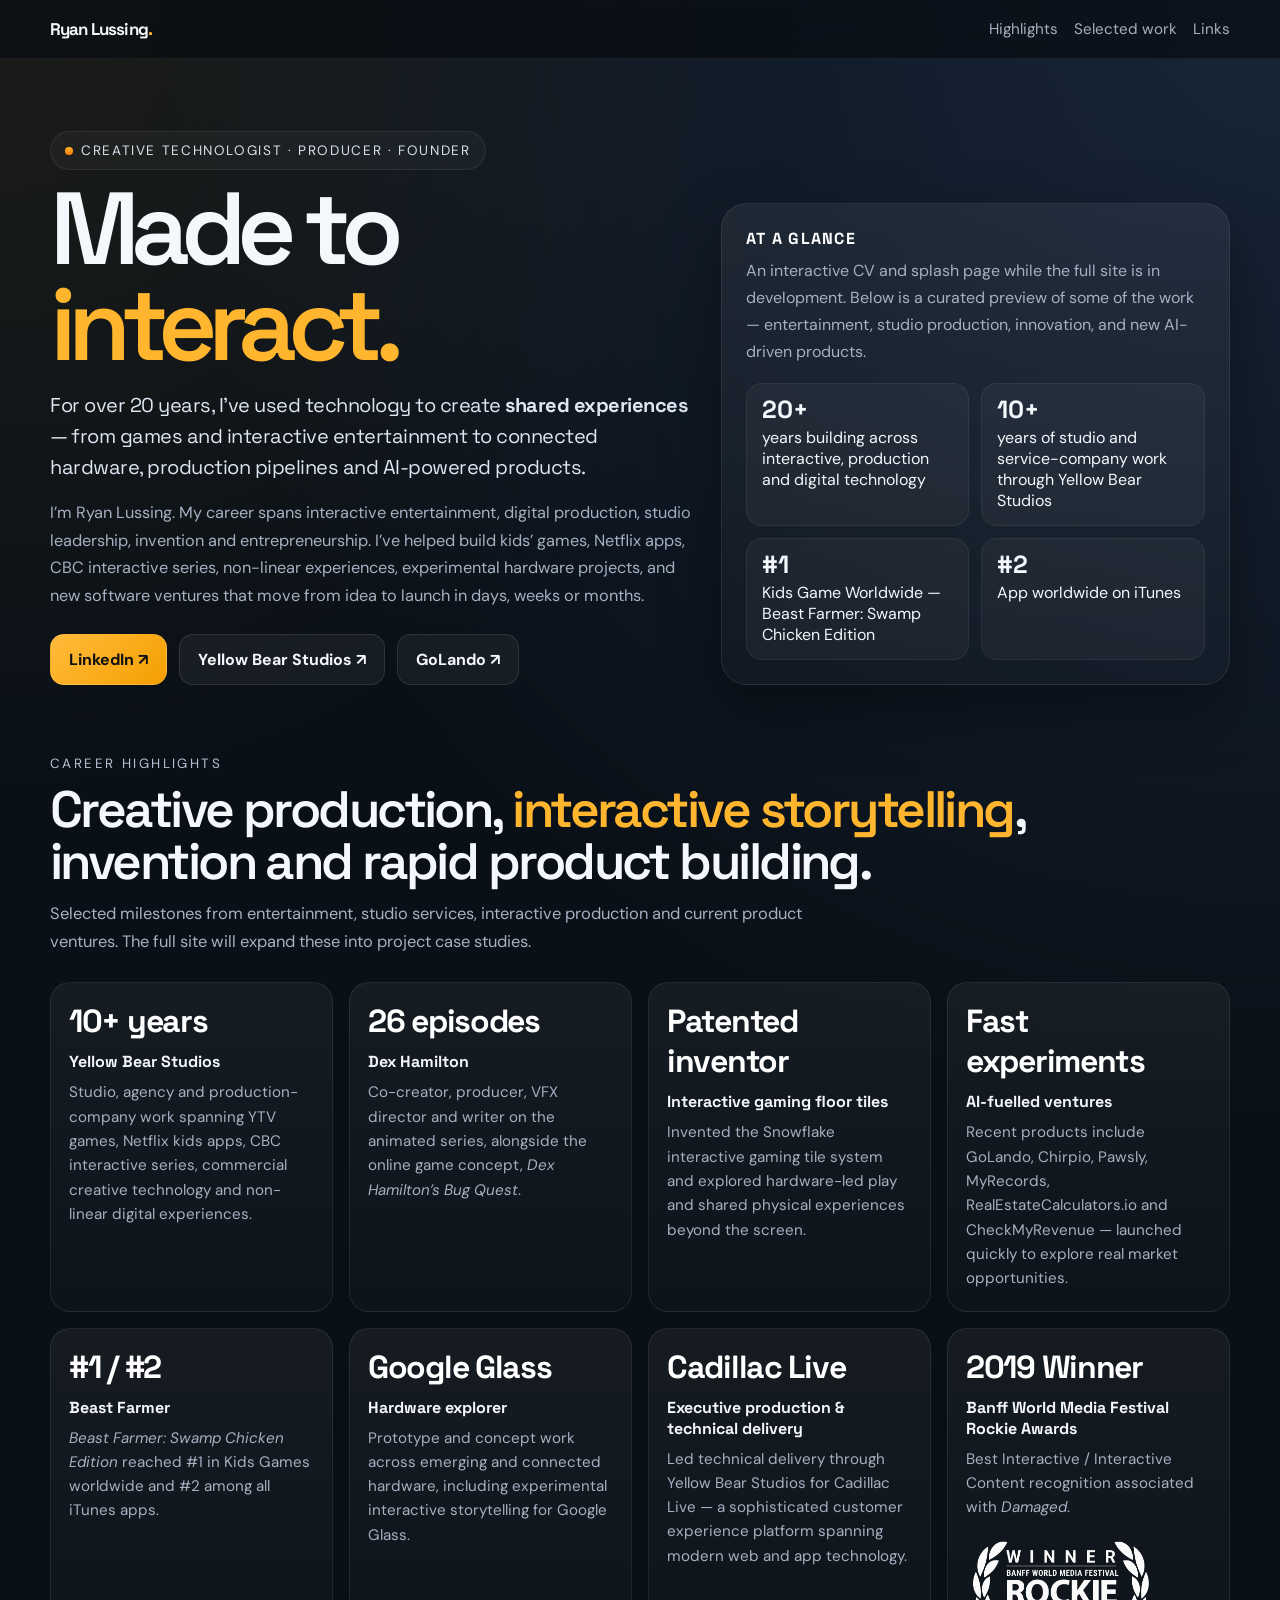
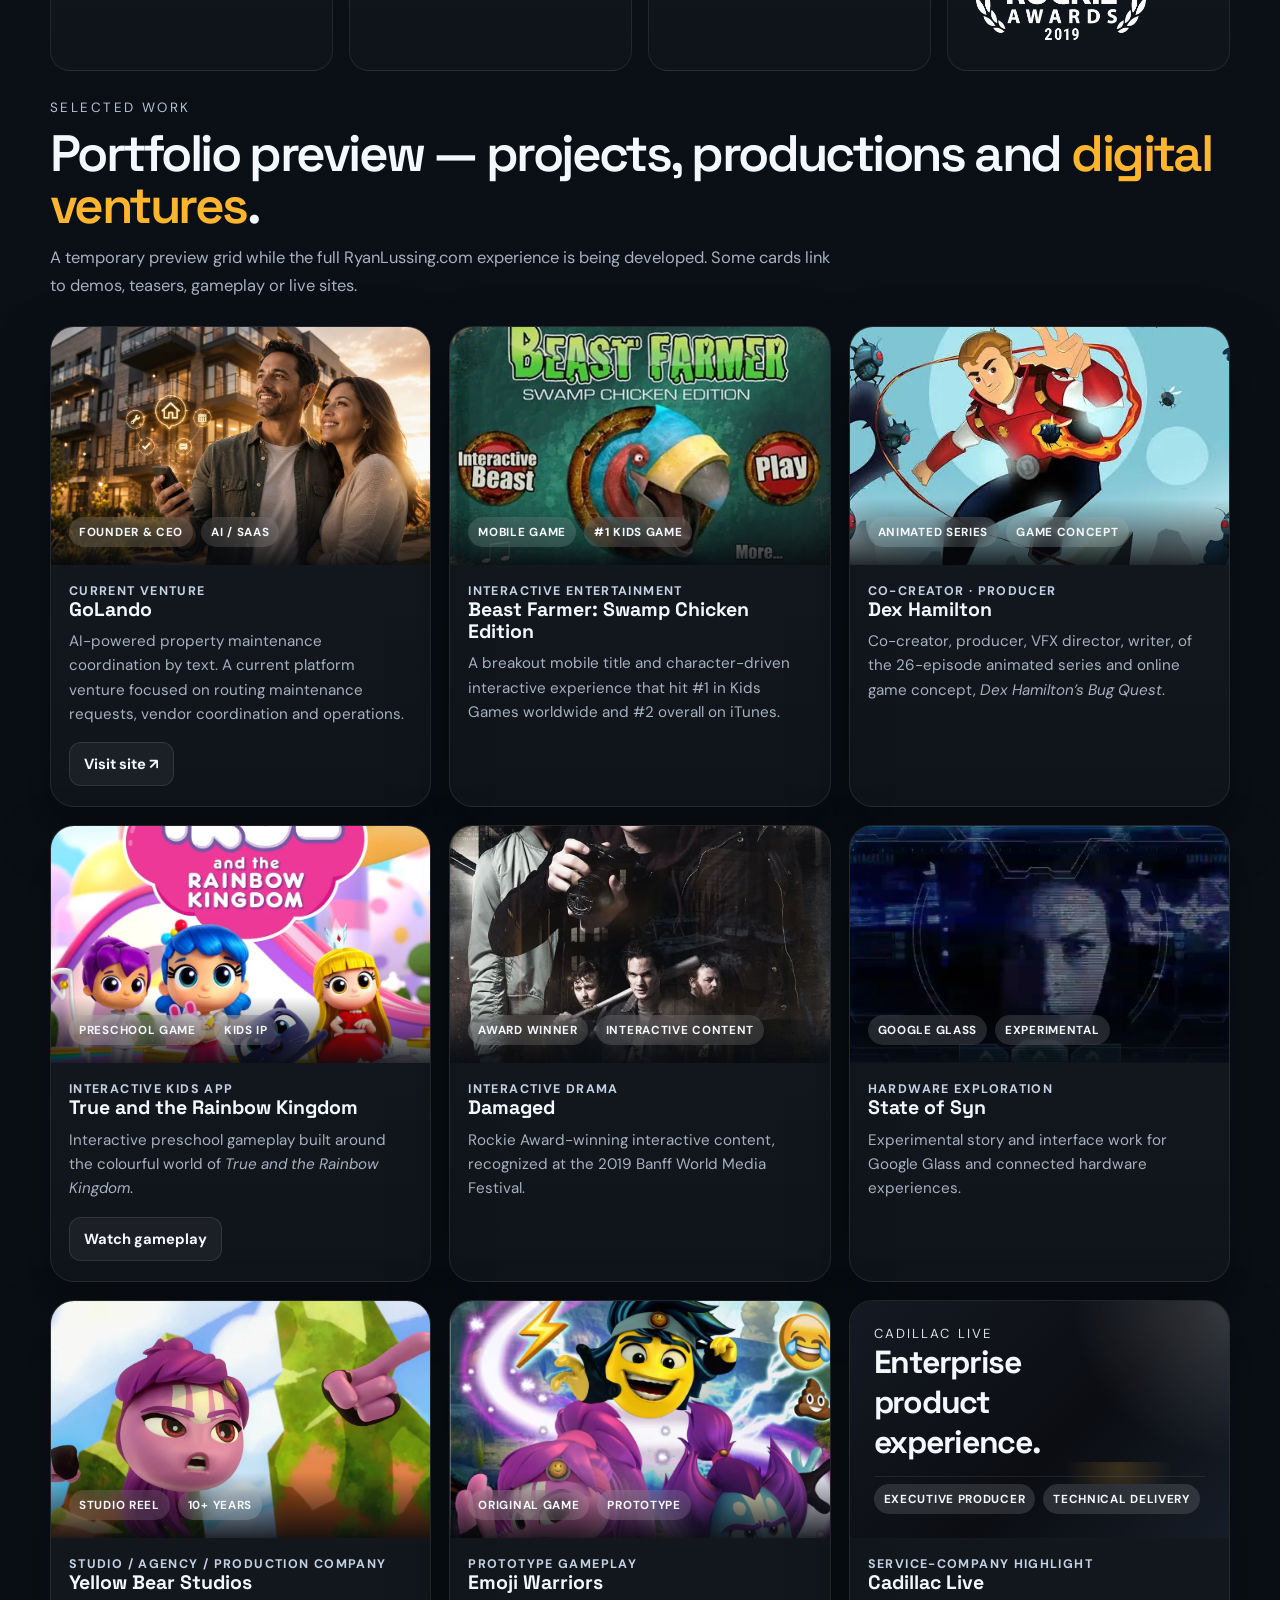
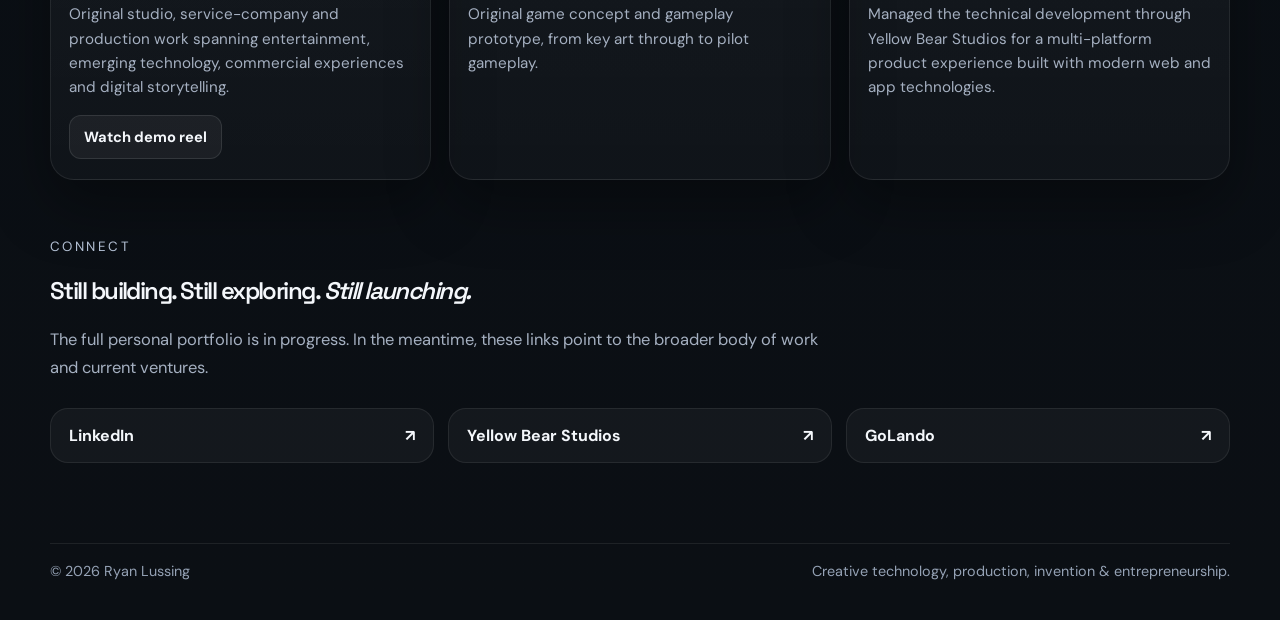
==== site/index.html @ 86787024 "Build the portfolio site from the design reference Single-page site in site/ matching design/referen" ====
<!doctype html>
<html lang="en">
<head>
<meta charset="utf-8">
<meta name="viewport" content="width=device-width, initial-scale=1">
<title>Ryan Lussing — Coming Soon</title>
<meta name="description" content="Ryan Lussing is a creative technologist, producer and founder with 20+ years of games, interactive entertainment, connected hardware and AI-powered products.">
<link rel="canonical" href="https://ryanlussing.com/">
<meta name="theme-color" content="#0b0f14">

<!-- Open Graph / social sharing -->
<meta property="og:type" content="website">
<meta property="og:site_name" content="Ryan Lussing">
<meta property="og:url" content="https://ryanlussing.com/">
<meta property="og:title" content="Ryan Lussing — Creative technologist · Producer · Founder">
<meta property="og:description" content="For over 20 years, I’ve used technology to create shared experiences — from games and interactive entertainment to connected hardware, production pipelines and AI-powered products.">
<meta property="og:image" content="https://ryanlussing.com/images/og-image.jpg">
<meta property="og:image:width" content="1200">
<meta property="og:image:height" content="675">
<meta property="og:image:alt" content="Yellow Bear Studios demo reel still">
<meta name="twitter:card" content="summary_large_image">

<!-- Placeholder favicons -->
<link rel="icon" href="favicon-32.png" sizes="32x32" type="image/png">
<link rel="icon" href="favicon.svg" type="image/svg+xml">
<link rel="apple-touch-icon" href="apple-touch-icon.png">

<link rel="preconnect" href="https://fonts.googleapis.com">
<link rel="preconnect" href="https://fonts.gstatic.com" crossorigin>
<link href="https://fonts.googleapis.com/css2?family=DM+Sans:wght@400;500;600;700&family=Space+Grotesk:wght@400;500;600;700&display=swap" rel="stylesheet">
<link rel="stylesheet" href="css/styles.css">

<script type="application/ld+json">
{
  "@context": "https://schema.org",
  "@type": "Person",
  "name": "Ryan Lussing",
  "url": "https://ryanlussing.com/",
  "jobTitle": "Creative technologist, producer and founder",
  "sameAs": ["https://www.linkedin.com/in/ryan-lussing-2b3353b/"]
}
</script>
<script src="js/main.js" defer></script>
</head>
<body>
<a class="skip-link button primary" href="#top">Skip to content</a>

<header>
  <div class="shell header-inner">
    <a class="wordmark" href="#top">Ryan Lussing<i>.</i></a>
    <button class="menu-toggle" id="menuToggle" type="button" aria-expanded="false" aria-controls="siteNav" aria-label="Menu">
      <svg class="menu-icon" width="18" height="18" viewBox="0 0 18 18" aria-hidden="true"><path d="M2 4.5h14M2 9h14M2 13.5h14" stroke="currentColor" stroke-width="2" stroke-linecap="round"/></svg>
      <span class="close-icon" aria-hidden="true">×</span>
    </button>
    <nav class="nav" id="siteNav" aria-label="Main">
      <a href="#highlights">Highlights</a>
      <a href="#work">Selected work</a>
      <a href="#connect">Links</a>
    </nav>
  </div>
</header>

<main id="top" class="shell">
  <section class="hero" aria-label="Introduction">
    <div class="hero-copy">
      <div class="kicker">Creative technologist · Producer · Founder</div>
      <h1>Made to<br><em>interact.</em></h1>
      <div class="lead">For over 20 years, I’ve used technology to create <strong>shared experiences</strong> — from games and interactive entertainment to connected hardware, production pipelines and AI-powered products.</div>
      <p>I’m Ryan Lussing. My career spans interactive entertainment, digital production, studio leadership, invention and entrepreneurship. I’ve helped build kids’ games, Netflix apps, CBC interactive series, non-linear experiences, experimental hardware projects, and new software ventures that move from idea to launch in days, weeks or months.</p>
      <div class="quick-links">
        <a class="button primary" href="https://www.linkedin.com/in/ryan-lussing-2b3353b/" target="_blank" rel="noopener noreferrer">LinkedIn ↗</a>
        <a class="button" href="https://yellowbearstudios.com" target="_blank" rel="noopener noreferrer">Yellow Bear Studios ↗</a>
        <a class="button" href="https://golando.ca" target="_blank" rel="noopener noreferrer">GoLando ↗</a>
      </div>
    </div>
    <aside class="side-card" aria-label="At a glance">
      <h3>At a glance</h3>
      <p>An interactive CV and splash page while the full site is in development. Below is a curated preview of some of the work — entertainment, studio production, innovation, and new AI-driven products.</p>
      <div class="badge-strip">
        <div class="mini"><strong>20+</strong><span>years building across interactive, production and digital technology</span></div>
        <div class="mini"><strong>10+</strong><span>years of studio and service-company work through Yellow Bear Studios</span></div>
        <div class="mini"><strong>#1</strong><span>Kids Game Worldwide — Beast Farmer: Swamp Chicken Edition</span></div>
        <div class="mini"><strong>#2</strong><span>App worldwide on iTunes</span></div>
      </div>
    </aside>
  </section>

  <section class="section" id="highlights" aria-labelledby="highlights-title">
    <div class="eyebrow">Career highlights</div>
    <h2 id="highlights-title">Creative production, <em>interactive storytelling</em>, invention and rapid product building.</h2>
    <div class="section-intro">Selected milestones from entertainment, studio services, interactive production and current product ventures. The full site will expand these into project case studies.</div>
    <div class="highlights">
      <article class="highlight"><div class="num">10+ years</div><h3>Yellow Bear Studios</h3><p>Studio, agency and production-company work spanning YTV games, Netflix kids apps, CBC interactive series, commercial creative technology and non-linear digital experiences.</p></article>
      <article class="highlight"><div class="num">26 episodes</div><h3>Dex Hamilton</h3><p>Co-creator, producer, VFX director and writer on the animated series, alongside the online game concept, <em>Dex Hamilton’s Bug Quest</em>.</p></article>
      <article class="highlight"><div class="num">Patented inventor</div><h3>Interactive gaming floor tiles</h3><p>Invented the Snowflake interactive gaming tile system and explored hardware-led play and shared physical experiences beyond the screen.</p></article>
      <article class="highlight"><div class="num">Fast experiments</div><h3>AI-fuelled ventures</h3><p>Recent products include GoLando, Chirpio, Pawsly, MyRecords, RealEstateCalculators.io and CheckMyRevenue — launched quickly to explore real market opportunities.</p></article>
      <article class="highlight"><div class="num">#1 / #2</div><h3>Beast Farmer</h3><p><em>Beast Farmer: Swamp Chicken Edition</em> reached #1 in Kids Games worldwide and #2 among all iTunes apps.</p></article>
      <article class="highlight"><div class="num">Google Glass</div><h3>Hardware explorer</h3><p>Prototype and concept work across emerging and connected hardware, including experimental interactive storytelling for Google Glass.</p></article>
      <article class="highlight"><div class="num">Cadillac Live</div><h3>Executive production &amp; technical delivery</h3><p>Led technical delivery through Yellow Bear Studios for Cadillac Live — a sophisticated customer experience platform spanning modern web and app technology.</p></article>
      <article class="highlight award"><div><div class="num">2019 Winner</div><h3>Banff World Media Festival Rockie Awards</h3><p>Best Interactive / Interactive Content recognition associated with <em>Damaged</em>.</p></div><img src="images/rockie-awards-laurels.png" width="375" height="230" loading="lazy" decoding="async" alt="2019 Banff World Media Festival Rockie Awards laurels"></article>
    </div>
  </section>

  <section class="section" id="work" aria-labelledby="work-title">
    <div class="eyebrow">Selected work</div>
    <h2 id="work-title">Portfolio preview — projects, productions and <em>digital ventures</em>.</h2>
    <div class="section-intro">A temporary preview grid while the full RyanLussing.com experience is being developed. Some cards link to demos, teasers, gameplay or live sites.</div>
    <!-- Cards are rendered by js/main.js from data/projects.json -->
    <div class="grid" id="projectGrid"></div>
    <noscript><p class="section-intro">Turn on JavaScript to see the project grid.</p></noscript>
  </section>
</main>

<section class="bottom" id="connect" aria-labelledby="connect-title">
  <div class="shell">
    <div class="eyebrow">Connect</div>
    <h2 id="connect-title">Still building. Still exploring. <em>Still launching.</em></h2>
    <div class="section-intro">The full personal portfolio is in progress. In the meantime, these links point to the broader body of work and current ventures.</div>
    <nav class="links" aria-label="Elsewhere">
      <a href="https://www.linkedin.com/in/ryan-lussing-2b3353b/" target="_blank" rel="noopener noreferrer"><span>LinkedIn</span><span aria-hidden="true">↗</span></a>
      <a href="https://yellowbearstudios.com" target="_blank" rel="noopener noreferrer"><span>Yellow Bear Studios</span><span aria-hidden="true">↗</span></a>
      <a href="https://golando.ca" target="_blank" rel="noopener noreferrer"><span>GoLando</span><span aria-hidden="true">↗</span></a>
    </nav>
  </div>
</section>

<footer>
  <div class="shell footerline">
    <span>© 2026 Ryan Lussing</span>
    <span>Creative technology, production, invention &amp; entrepreneurship.</span>
  </div>
</footer>

<div class="modal" id="videoModal" aria-hidden="true">
  <div class="modal-panel" role="dialog" aria-modal="true" aria-labelledby="modalTitle">
    <div class="modal-top">
      <h3 id="modalTitle">Preview</h3>
      <button class="modal-close" id="closeModal" type="button" aria-label="Close video">×</button>
    </div>
    <!-- The YouTube/Vimeo player is only created when a video is opened -->
    <div class="modal-body" id="modalPlayer"></div>
  </div>
</div>
</body>
</html>
---- site/css/styles.css ----
/* ==========================================================================
   Ryan Lussing — portfolio styles
   Source of truth: design/reference.html. Values match the reference exactly.
   Mobile-first: base styles are the reference's phone layout (up to 720px),
   then tablet (721px and up) and desktop (1081px and up) build on them.
   ========================================================================== */

/* Design tokens ------------------------------------------------------------ */
:root{
  /* Palette from the reference */
  --bg:#0b0f14;
  --panel:#111824;
  --panel2:#0f1621;
  --soft:#161f2d;
  --text:#f4f7fb;
  --muted:#a5b0c1;
  --line:rgba(255,255,255,.08);
  --gold:#ffb52e;
  --blue:#71a9ff;
  --cyan:#80d8ff;
  --pink:#ff6ec7;

  /* Colours the reference uses inline */
  --text-lead:#dde6f2;
  --text-kicker:#d8e0eb;
  --text-eyebrow:#b4c1d5;
  --text-role:#c3d1e5;
  --text-footer:#95a2b5;
  --gold-light:#ffbb3c;
  --gold-deep:#f59f00;
  --orange:#ff7b00;
  --on-gold:#111;
  --bg-top:#091018;
  --header-bg:rgba(9,13,18,.72);
  --modal-scrim:rgba(3,5,8,.84);
  --modal-bg:#0b1119;

  /* Type */
  --font-body:'DM Sans',Arial,sans-serif;
  --font-display:'Space Grotesk',Arial,sans-serif;

  /* Shape, depth and layout */
  --radius:22px;
  --shadow:0 24px 60px rgba(0,0,0,.35);
  --shell-max:1180px;
}

/* Base --------------------------------------------------------------------- */
*{box-sizing:border-box}
@media (prefers-reduced-motion: no-preference){html{scroll-behavior:smooth}}
body{margin:0;font-family:var(--font-body);background:radial-gradient(circle at top right, rgba(113,169,255,.14), transparent 28%),radial-gradient(circle at top left, rgba(255,181,46,.08), transparent 20%),linear-gradient(180deg,var(--bg-top) 0%,var(--bg) 100%);color:var(--text)}
body.modal-open{overflow:hidden}
a{color:inherit;text-decoration:none}
img{display:block;max-width:100%}
h1,h2,h3{font-family:var(--font-display)}
.shell{width:min(100% - 24px,var(--shell-max));margin:0 auto}

/* Skip link: off-screen until focused with the keyboard */
.skip-link{position:absolute;left:12px;top:-80px;z-index:100}
.skip-link:focus{top:12px}

/* Header ------------------------------------------------------------------- */
header{position:static;top:0;z-index:20;-webkit-backdrop-filter:blur(18px);backdrop-filter:blur(18px);background:var(--header-bg);border-bottom:1px solid rgba(255,255,255,.06)}
.header-inner{display:flex;justify-content:space-between;align-items:center;gap:20px;padding:18px 0}
.wordmark{font-family:var(--font-display);font-size:1.06rem;font-weight:700;letter-spacing:-.05em}
.wordmark i{color:var(--gold);font-style:normal}
.nav{display:none;gap:16px;flex-wrap:wrap;font-size:.95rem;color:var(--muted)}

/* Phone menu: the reference hides the nav on phones; this reuses the modal
   close button and the Connect link tiles so the links stay reachable.
   The negative margin sits the 38px button inside the header padding, so the
   header keeps the reference height. */
.menu-toggle{display:inline-flex;align-items:center;justify-content:center;cursor:pointer;border:0;background:rgba(255,255,255,.08);color:#fff;width:38px;height:38px;border-radius:10px;font-size:1.25rem;padding:0;margin:-8px 0}
.menu-toggle .close-icon,.menu-toggle[aria-expanded="true"] .menu-icon{display:none}
.menu-toggle[aria-expanded="true"] .close-icon{display:inline}
@media (max-width: 720px){
  .header-inner{flex-wrap:wrap}
  .nav.is-open{display:flex;flex-direction:column;flex-basis:100%;gap:10px}
  .nav.is-open a{padding:16px 18px;border-radius:18px;background:rgba(255,255,255,.04);border:1px solid var(--line);font-weight:700;color:var(--text)}
}

/* Hero --------------------------------------------------------------------- */
.hero{padding:46px 0 42px;display:grid;grid-template-columns:1fr;gap:28px;align-items:end}
.kicker{display:inline-flex;gap:8px;align-items:center;padding:10px 14px;border:1px solid var(--line);border-radius:999px;background:rgba(255,255,255,.03);font-size:.85rem;color:var(--text-kicker);letter-spacing:.12em;text-transform:uppercase}
.kicker::before{content:"";width:8px;height:8px;border-radius:999px;background:linear-gradient(180deg,var(--gold),var(--orange))}
h1{font-size:3.05rem;font-weight:600;line-height:.94;letter-spacing:-.085em;margin:.7rem 0 1rem}
h1 em{font-style:normal;color:var(--gold)}
h2{font-weight:600;letter-spacing:-.065em}
.lead{font-family:var(--font-display);font-size:1.08rem;line-height:1.55;letter-spacing:-.025em;color:var(--text-lead);max-width:640px}
.hero-copy p{font-size:1.02rem;line-height:1.7;color:var(--muted);max-width:62ch}
.quick-links{display:flex;flex-wrap:wrap;gap:12px;margin-top:24px}

/* Buttons ------------------------------------------------------------------ */
.button{display:inline-flex;align-items:center;gap:10px;padding:14px 18px;border-radius:14px;border:1px solid rgba(255,255,255,.10);background:rgba(255,255,255,.05);font-weight:700;transition:.2s ease;cursor:pointer}
.button:hover{transform:translateY(-1px);background:rgba(255,255,255,.08)}
.button.primary{background:linear-gradient(135deg,var(--gold-light),var(--gold-deep));color:var(--on-gold)}
/* <button> elements don't inherit type or colour by default */
button.button{font:inherit;font-weight:700;color:inherit}

/* "At a glance" card ------------------------------------------------------- */
.side-card{background:linear-gradient(180deg,rgba(255,255,255,.06),rgba(255,255,255,.02));border:1px solid var(--line);border-radius:26px;padding:24px;box-shadow:var(--shadow)}
.side-card h3{margin:0 0 8px;font-size:1rem;color:#fff;letter-spacing:.08em;text-transform:uppercase}
.side-card p{margin:0;color:var(--muted);line-height:1.7}
.badge-strip{display:grid;grid-template-columns:1fr;gap:12px;margin-top:18px}
.mini{padding:14px 15px;border-radius:16px;background:rgba(255,255,255,.04);border:1px solid rgba(255,255,255,.06)}
.mini strong{display:block;font-family:var(--font-display);font-size:1.55rem;line-height:1;margin-bottom:4px}

/* Section heading block ---------------------------------------------------- */
.section{padding:28px 0 0}
.eyebrow{font-size:.84rem;letter-spacing:.18em;text-transform:uppercase;color:var(--text-eyebrow);margin-bottom:12px}
.section h2{font-size:clamp(2rem,4vw,3.5rem);line-height:1.02;letter-spacing:-.05em;margin:0 0 12px}
.section h2 em{font-style:normal;color:var(--gold)}
.section-intro{max-width:780px;color:var(--muted);font-size:1.03rem;line-height:1.7;margin-bottom:26px}

/* Highlight tiles ---------------------------------------------------------- */
.highlights{display:grid;grid-template-columns:1fr;gap:16px}
.highlight{background:linear-gradient(180deg,rgba(255,255,255,.05),rgba(255,255,255,.02));border:1px solid var(--line);border-radius:20px;padding:18px 18px 20px}
.highlight .num{font-family:var(--font-display);font-size:2rem;font-weight:800;letter-spacing:-.04em;margin-bottom:10px;color:#fff}
.highlight h3{font-size:1rem;margin:0 0 8px}
.highlight p{margin:0;color:var(--muted);font-size:.95rem;line-height:1.6}
.highlight.award{display:flex;flex-direction:column;justify-content:space-between;gap:14px}
.highlight.award img{width:190px;max-width:100%;height:auto;opacity:.98}

/* Project cards ------------------------------------------------------------ */
.grid{display:grid;grid-template-columns:1fr;gap:18px;padding-bottom:40px}
.card{overflow:hidden;border-radius:24px;background:linear-gradient(180deg,rgba(255,255,255,.05),rgba(255,255,255,.025));border:1px solid var(--line);box-shadow:var(--shadow)}
.thumb{position:relative;aspect-ratio:16/10;overflow:hidden;background:var(--panel2)}
.thumb img{width:100%;height:100%;object-fit:cover}
.thumb .overlay{position:absolute;inset:auto 0 0 0;padding:18px;background:linear-gradient(180deg,transparent,rgba(6,9,13,.86))}
.thumb .chipline{display:flex;gap:8px;flex-wrap:wrap}
.chip{display:inline-flex;padding:7px 10px;border-radius:999px;background:rgba(255,255,255,.13);-webkit-backdrop-filter:blur(10px);backdrop-filter:blur(10px);font-size:.73rem;font-weight:700;letter-spacing:.06em;text-transform:uppercase}
.card-body{padding:18px 18px 20px}
.card-title{display:flex;justify-content:space-between;align-items:flex-start;gap:10px;margin-bottom:8px}
.card-title h3{margin:0;font-size:1.22rem;line-height:1.15}
.role{font-size:.78rem;letter-spacing:.11em;text-transform:uppercase;color:var(--text-role);font-weight:700}
.card p{margin:0;color:var(--muted);font-size:.95rem;line-height:1.6}
.actions{display:flex;gap:10px;flex-wrap:wrap;margin-top:16px}
.actions .button{padding:11px 14px;border-radius:12px;font-size:.92rem}
.actions .button.secondary{background:rgba(255,255,255,.03)}

/* Text-only thumbnail for projects without artwork (the reference's Cadillac card) */
.text-thumb{position:absolute;inset:0;padding:24px;background:radial-gradient(circle at top right, rgba(255,255,255,.18), transparent 35%),linear-gradient(135deg,#151922 0%, #0b0d12 58%, #161d28 100%);display:flex;flex-direction:column;justify-content:space-between}
.text-thumb-lines{height:100%;background:linear-gradient(180deg, transparent 0%, transparent 65%, rgba(255,255,255,.08) 65%, rgba(255,255,255,.08) 66%, transparent 66%), radial-gradient(circle at 74% 26%, rgba(255,181,46,.18), transparent 22%)}
.text-thumb .brand{font-size:.82rem;letter-spacing:.16em;text-transform:uppercase;color:#d7dde8}
.text-thumb .name{font-family:var(--font-display);font-size:2rem;font-weight:800;letter-spacing:-.04em;max-width:260px}
.text-thumb .meta{display:flex;gap:8px;flex-wrap:wrap}

/* Connect link tiles ------------------------------------------------------- */
.bottom{padding:18px 0 56px}
.links{display:grid;grid-template-columns:1fr;gap:14px}
.links a{padding:16px 18px;border-radius:18px;background:rgba(255,255,255,.04);border:1px solid var(--line);display:flex;justify-content:space-between;align-items:center;font-weight:700}

/* Footer ------------------------------------------------------------------- */
footer{padding:24px 0 40px;color:var(--text-footer);font-size:.9rem}
.footerline{display:flex;flex-direction:column;justify-content:space-between;gap:14px;border-top:1px solid var(--line);padding-top:18px;flex-wrap:wrap}

/* Video modal -------------------------------------------------------------- */
.modal{position:fixed;inset:0;background:var(--modal-scrim);display:none;align-items:center;justify-content:center;padding:24px;z-index:80}
.modal.open{display:flex}
.modal-panel{width:min(980px,100%);background:var(--modal-bg);border:1px solid var(--line);border-radius:var(--radius);overflow:hidden;box-shadow:0 30px 80px rgba(0,0,0,.45)}
.modal-top{padding:16px 18px;display:flex;justify-content:space-between;align-items:center;border-bottom:1px solid var(--line)}
.modal-top h3{margin:0;font-size:1rem}
.modal-close{cursor:pointer;border:0;background:rgba(255,255,255,.08);color:#fff;width:38px;height:38px;border-radius:10px;font-size:1.25rem}
.modal-body{padding:0;background:#000}
.modal-body iframe{display:block;width:100%;aspect-ratio:16/9;max-height:78vh;border:0;background:#000}

/* Tablet: 721px and up ----------------------------------------------------- */
@media (min-width: 721px){
  .shell{width:min(var(--shell-max),calc(100% - 40px))}
  header{position:sticky}
  /* Keep anchored sections clear of the sticky header */
  .section,.bottom{scroll-margin-top:60px}
  .menu-toggle{display:none}
  .nav{display:flex}
  .hero{padding-top:72px}
  h1{font-size:clamp(3.2rem,8vw,6.6rem)}
  .lead{font-size:1.25rem}
  .badge-strip{grid-template-columns:repeat(2,1fr)}
  .highlights{grid-template-columns:repeat(2,1fr)}
  .grid{grid-template-columns:repeat(2,1fr)}
  .footerline{flex-direction:row}
}

/* Desktop: 1081px and up --------------------------------------------------- */
@media (min-width: 1081px){
  .hero{grid-template-columns:1.2fr .95fr}
  .highlights{grid-template-columns:repeat(4,1fr)}
  .grid{grid-template-columns:repeat(3,1fr)}
  .links{grid-template-columns:repeat(3,1fr)}
}
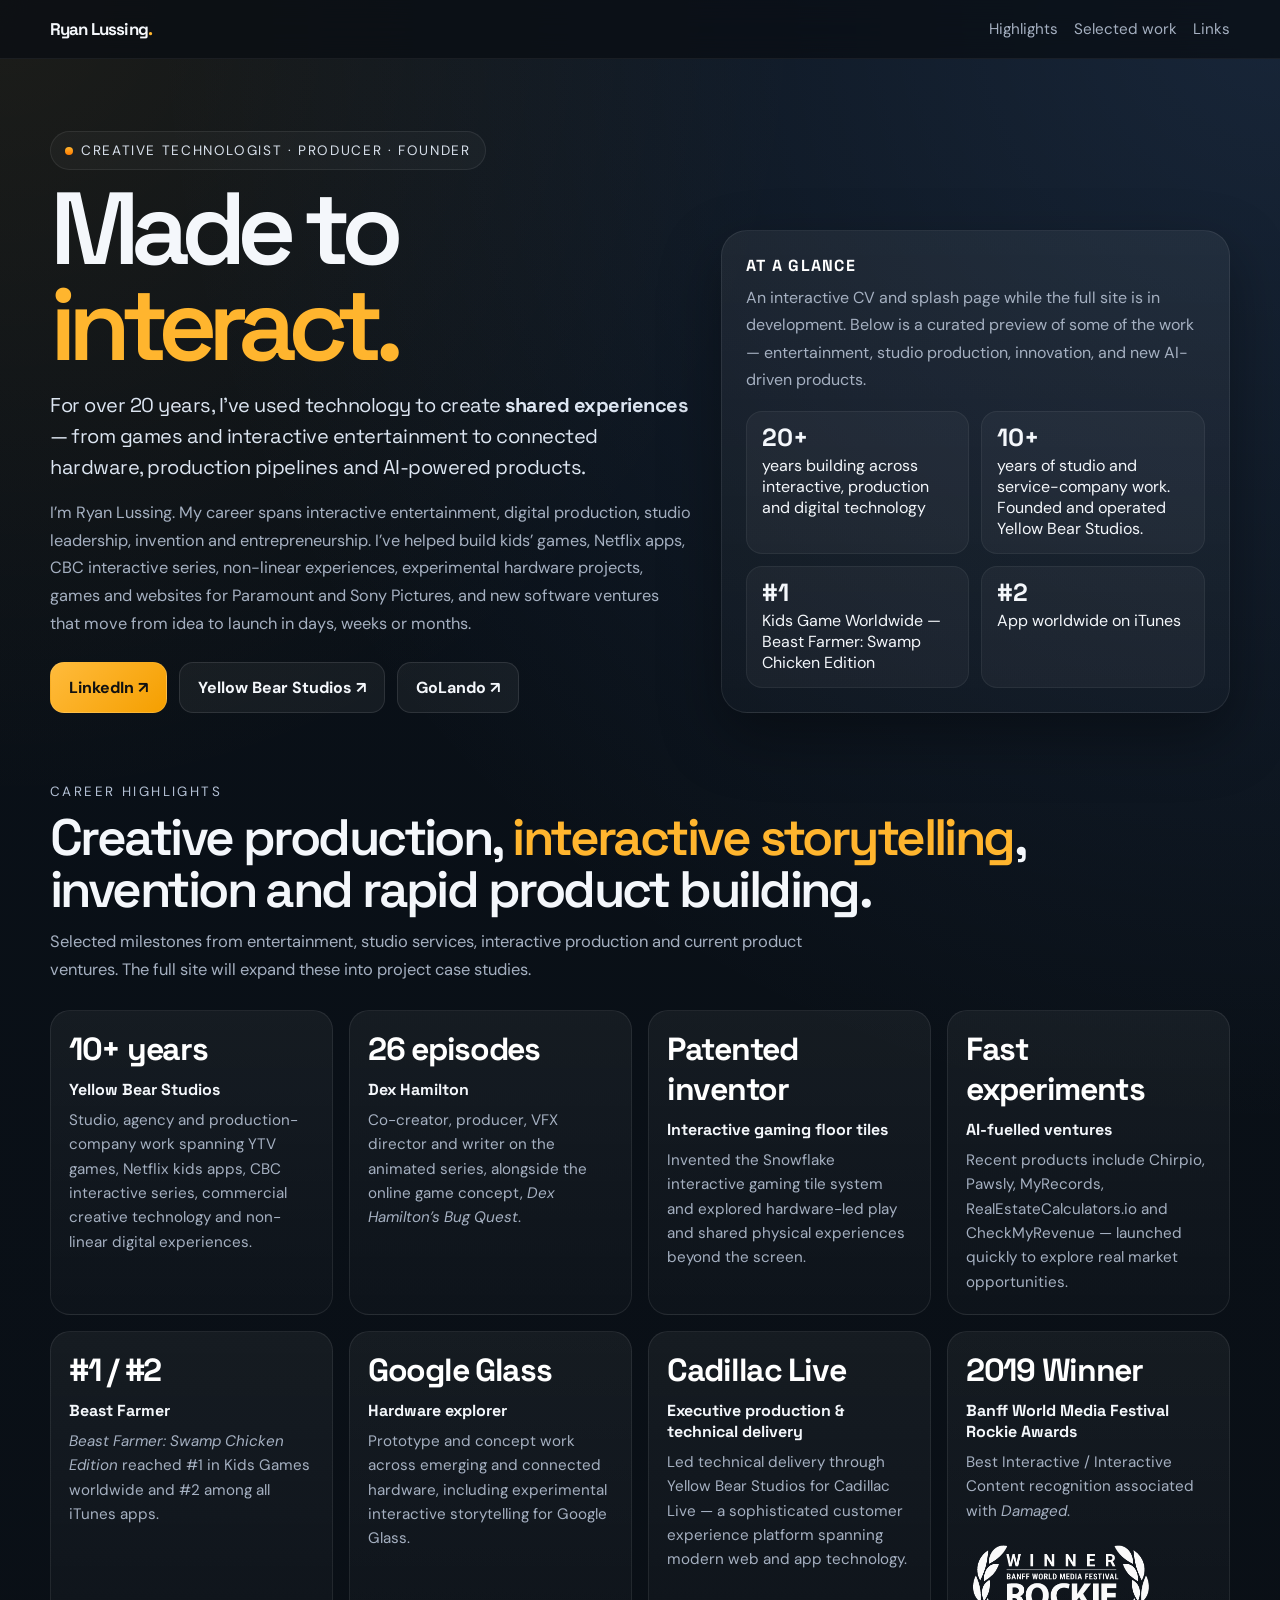
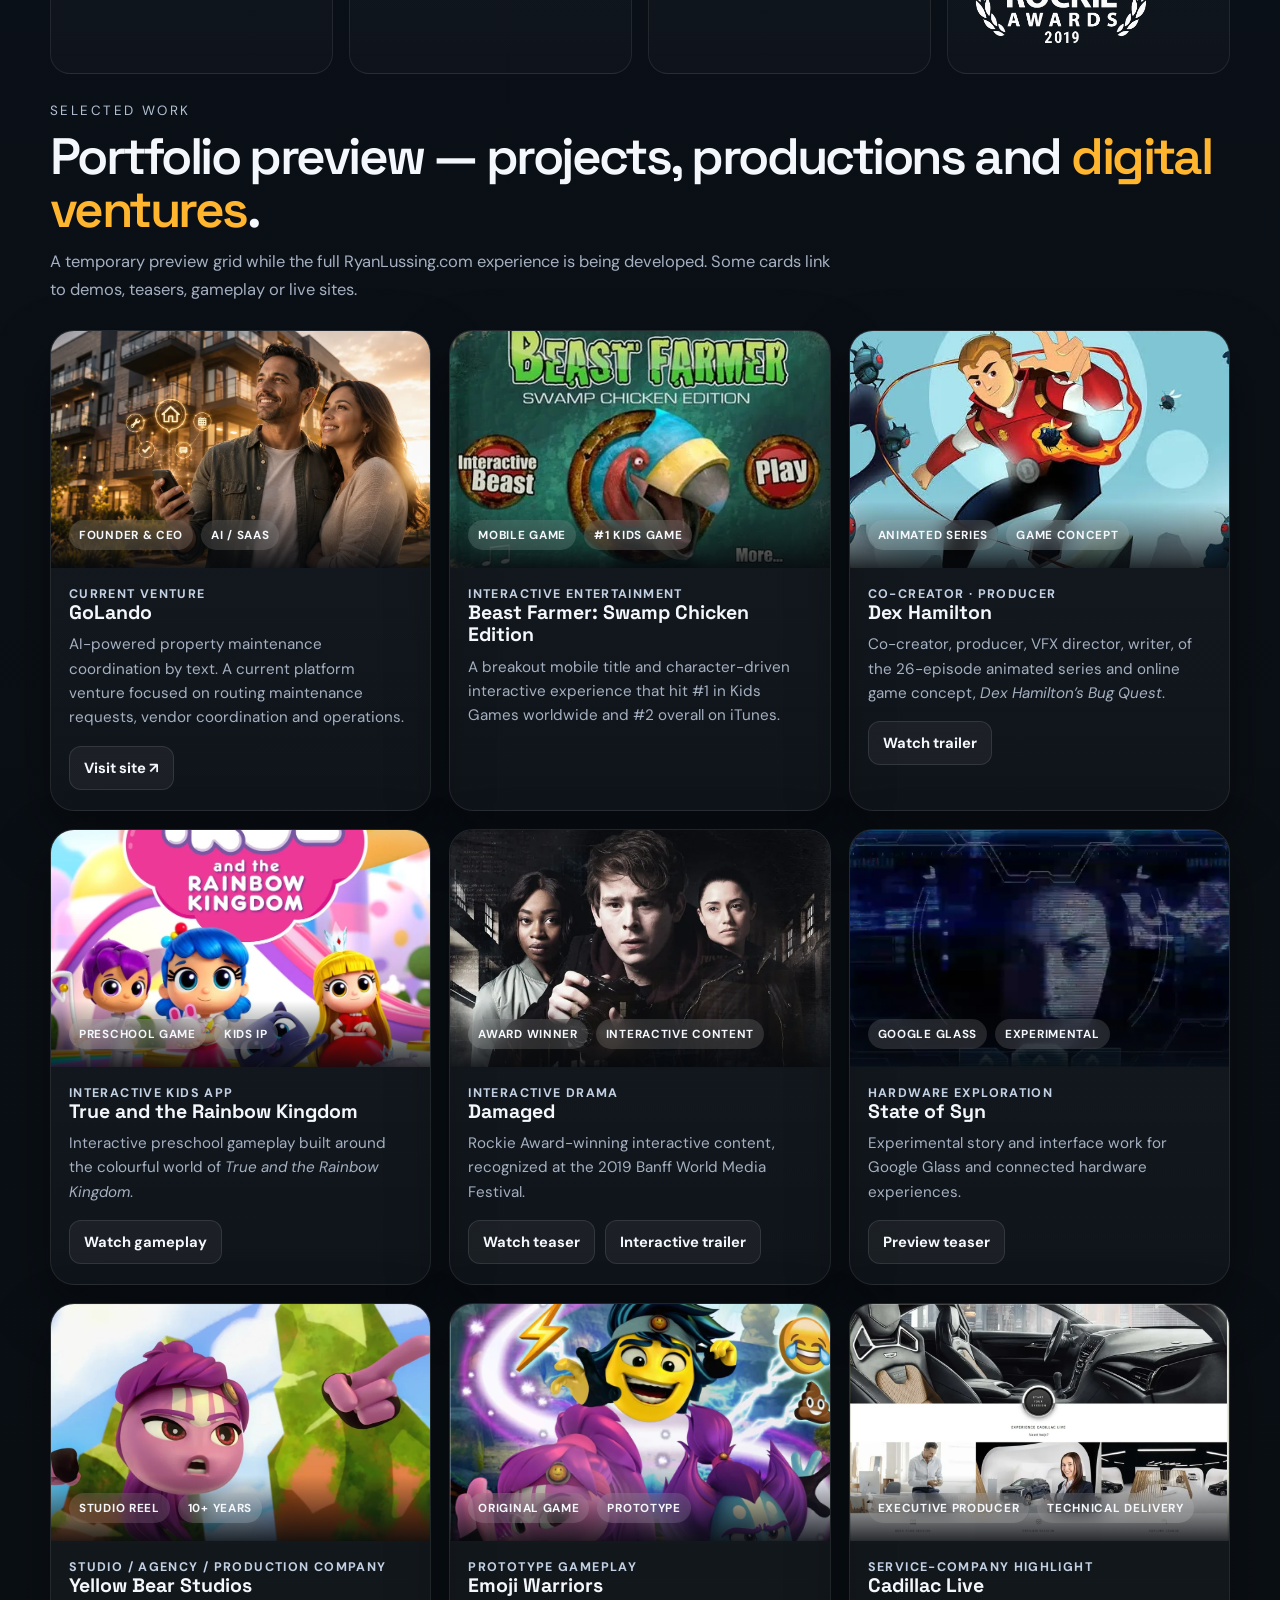
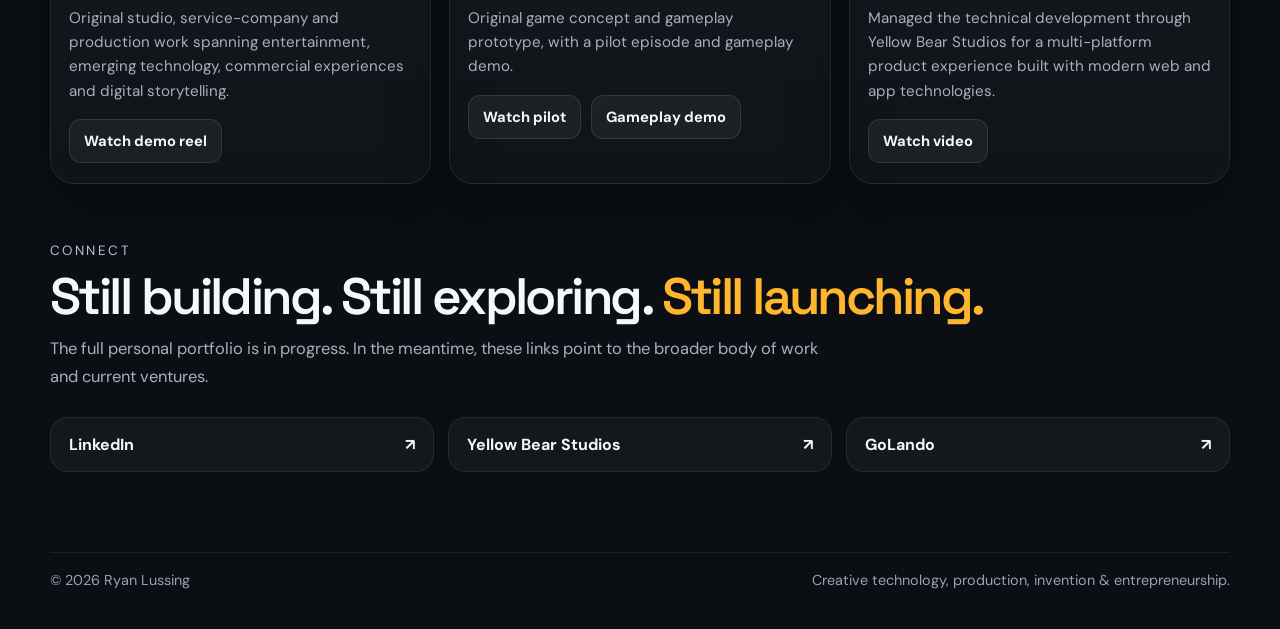
==== commit 505de6dc: "Update hero copy and reframe the Damaged thumbnail - Hero bio adds games and websites for Paramount " ====
--- a/site/index.html
+++ b/site/index.html
@@ -66,7 +66,7 @@
       <div class="kicker">Creative technologist · Producer · Founder</div>
       <h1>Made to<br><em>interact.</em></h1>
       <div class="lead">For over 20 years, I’ve used technology to create <strong>shared experiences</strong> — from games and interactive entertainment to connected hardware, production pipelines and AI-powered products.</div>
-      <p>I’m Ryan Lussing. My career spans interactive entertainment, digital production, studio leadership, invention and entrepreneurship. I’ve helped build kids’ games, Netflix apps, CBC interactive series, non-linear experiences, experimental hardware projects, and new software ventures that move from idea to launch in days, weeks or months.</p>
+      <p>I’m Ryan Lussing. My career spans interactive entertainment, digital production, studio leadership, invention and entrepreneurship. I’ve helped build kids’ games, Netflix apps, CBC interactive series, non-linear experiences, experimental hardware projects, games and websites for Paramount and Sony Pictures, and new software ventures that move from idea to launch in days, weeks or months.</p>
       <div class="quick-links">
         <a class="button primary" href="https://www.linkedin.com/in/ryan-lussing-2b3353b/" target="_blank" rel="noopener noreferrer">LinkedIn ↗</a>
         <a class="button" href="https://yellowbearstudios.com" target="_blank" rel="noopener noreferrer">Yellow Bear Studios ↗</a>
@@ -78,7 +78,7 @@
       <p>An interactive CV and splash page while the full site is in development. Below is a curated preview of some of the work — entertainment, studio production, innovation, and new AI-driven products.</p>
       <div class="badge-strip">
         <div class="mini"><strong>20+</strong><span>years building across interactive, production and digital technology</span></div>
-        <div class="mini"><strong>10+</strong><span>years of studio and service-company work through Yellow Bear Studios</span></div>
+        <div class="mini"><strong>10+</strong><span>years of studio and service-company work. Founded and operated Yellow Bear Studios.</span></div>
         <div class="mini"><strong>#1</strong><span>Kids Game Worldwide — Beast Farmer: Swamp Chicken Edition</span></div>
         <div class="mini"><strong>#2</strong><span>App worldwide on iTunes</span></div>
       </div>
@@ -93,7 +93,7 @@
       <article class="highlight"><div class="num">10+ years</div><h3>Yellow Bear Studios</h3><p>Studio, agency and production-company work spanning YTV games, Netflix kids apps, CBC interactive series, commercial creative technology and non-linear digital experiences.</p></article>
       <article class="highlight"><div class="num">26 episodes</div><h3>Dex Hamilton</h3><p>Co-creator, producer, VFX director and writer on the animated series, alongside the online game concept, <em>Dex Hamilton’s Bug Quest</em>.</p></article>
       <article class="highlight"><div class="num">Patented inventor</div><h3>Interactive gaming floor tiles</h3><p>Invented the Snowflake interactive gaming tile system and explored hardware-led play and shared physical experiences beyond the screen.</p></article>
-      <article class="highlight"><div class="num">Fast experiments</div><h3>AI-fuelled ventures</h3><p>Recent products include GoLando, Chirpio, Pawsly, MyRecords, RealEstateCalculators.io and CheckMyRevenue — launched quickly to explore real market opportunities.</p></article>
+      <article class="highlight"><div class="num">Fast experiments</div><h3>AI-fuelled ventures</h3><p>Recent products include Chirpio, Pawsly, MyRecords, RealEstateCalculators.io and CheckMyRevenue — launched quickly to explore real market opportunities.</p></article>
       <article class="highlight"><div class="num">#1 / #2</div><h3>Beast Farmer</h3><p><em>Beast Farmer: Swamp Chicken Edition</em> reached #1 in Kids Games worldwide and #2 among all iTunes apps.</p></article>
       <article class="highlight"><div class="num">Google Glass</div><h3>Hardware explorer</h3><p>Prototype and concept work across emerging and connected hardware, including experimental interactive storytelling for Google Glass.</p></article>
       <article class="highlight"><div class="num">Cadillac Live</div><h3>Executive production &amp; technical delivery</h3><p>Led technical delivery through Yellow Bear Studios for Cadillac Live — a sophisticated customer experience platform spanning modern web and app technology.</p></article>
--- a/site/css/styles.css
+++ b/site/css/styles.css
@@ -108,8 +108,10 @@
 /* Section heading block ---------------------------------------------------- */
 .section{padding:28px 0 0}
 .eyebrow{font-size:.84rem;letter-spacing:.18em;text-transform:uppercase;color:var(--text-eyebrow);margin-bottom:12px}
-.section h2{font-size:clamp(2rem,4vw,3.5rem);line-height:1.02;letter-spacing:-.05em;margin:0 0 12px}
-.section h2 em{font-style:normal;color:var(--gold)}
+/* .bottom h2: the reference left the Connect heading unstyled (it sits outside
+   a .section); it now matches the other section headings, as approved. */
+.section h2,.bottom h2{font-size:clamp(2rem,4vw,3.5rem);line-height:1.02;letter-spacing:-.05em;margin:0 0 12px}
+.section h2 em,.bottom h2 em{font-style:normal;color:var(--gold)}
 .section-intro{max-width:780px;color:var(--muted);font-size:1.03rem;line-height:1.7;margin-bottom:26px}
 
 /* Highlight tiles ---------------------------------------------------------- */
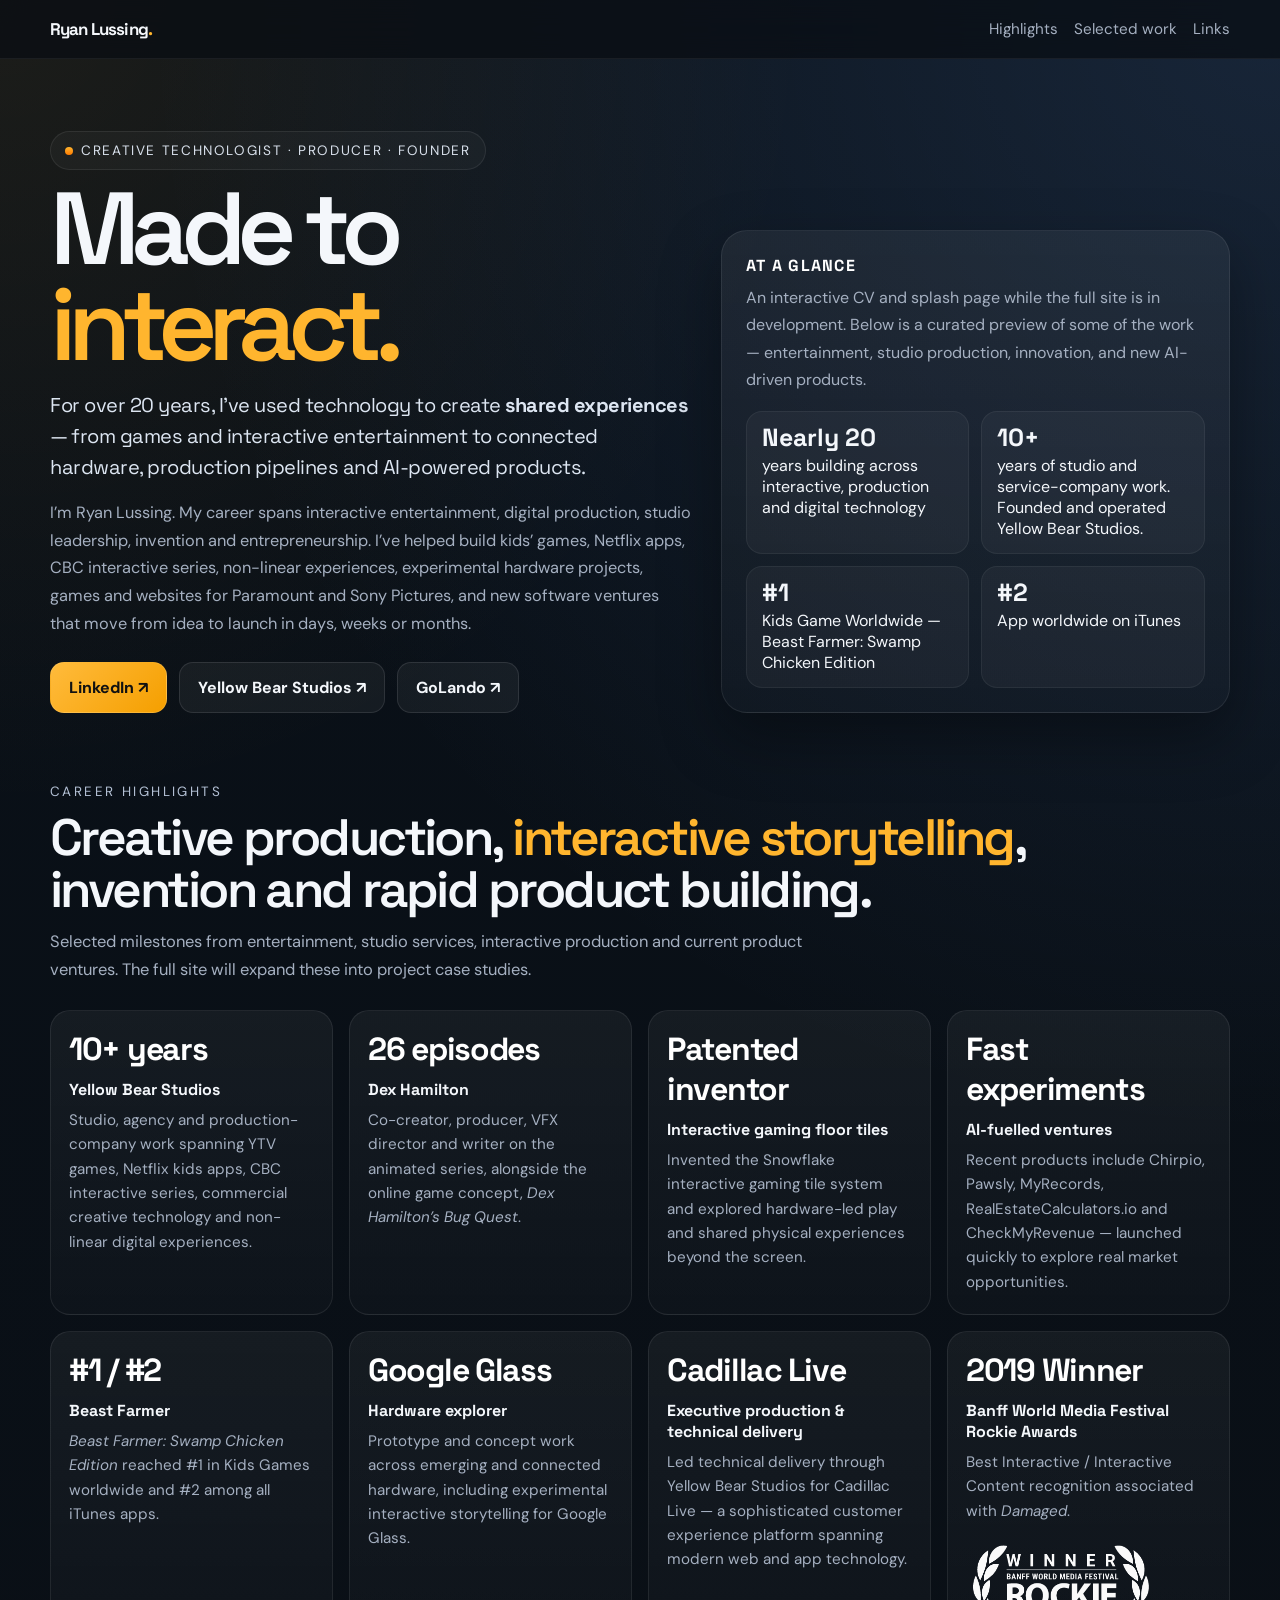
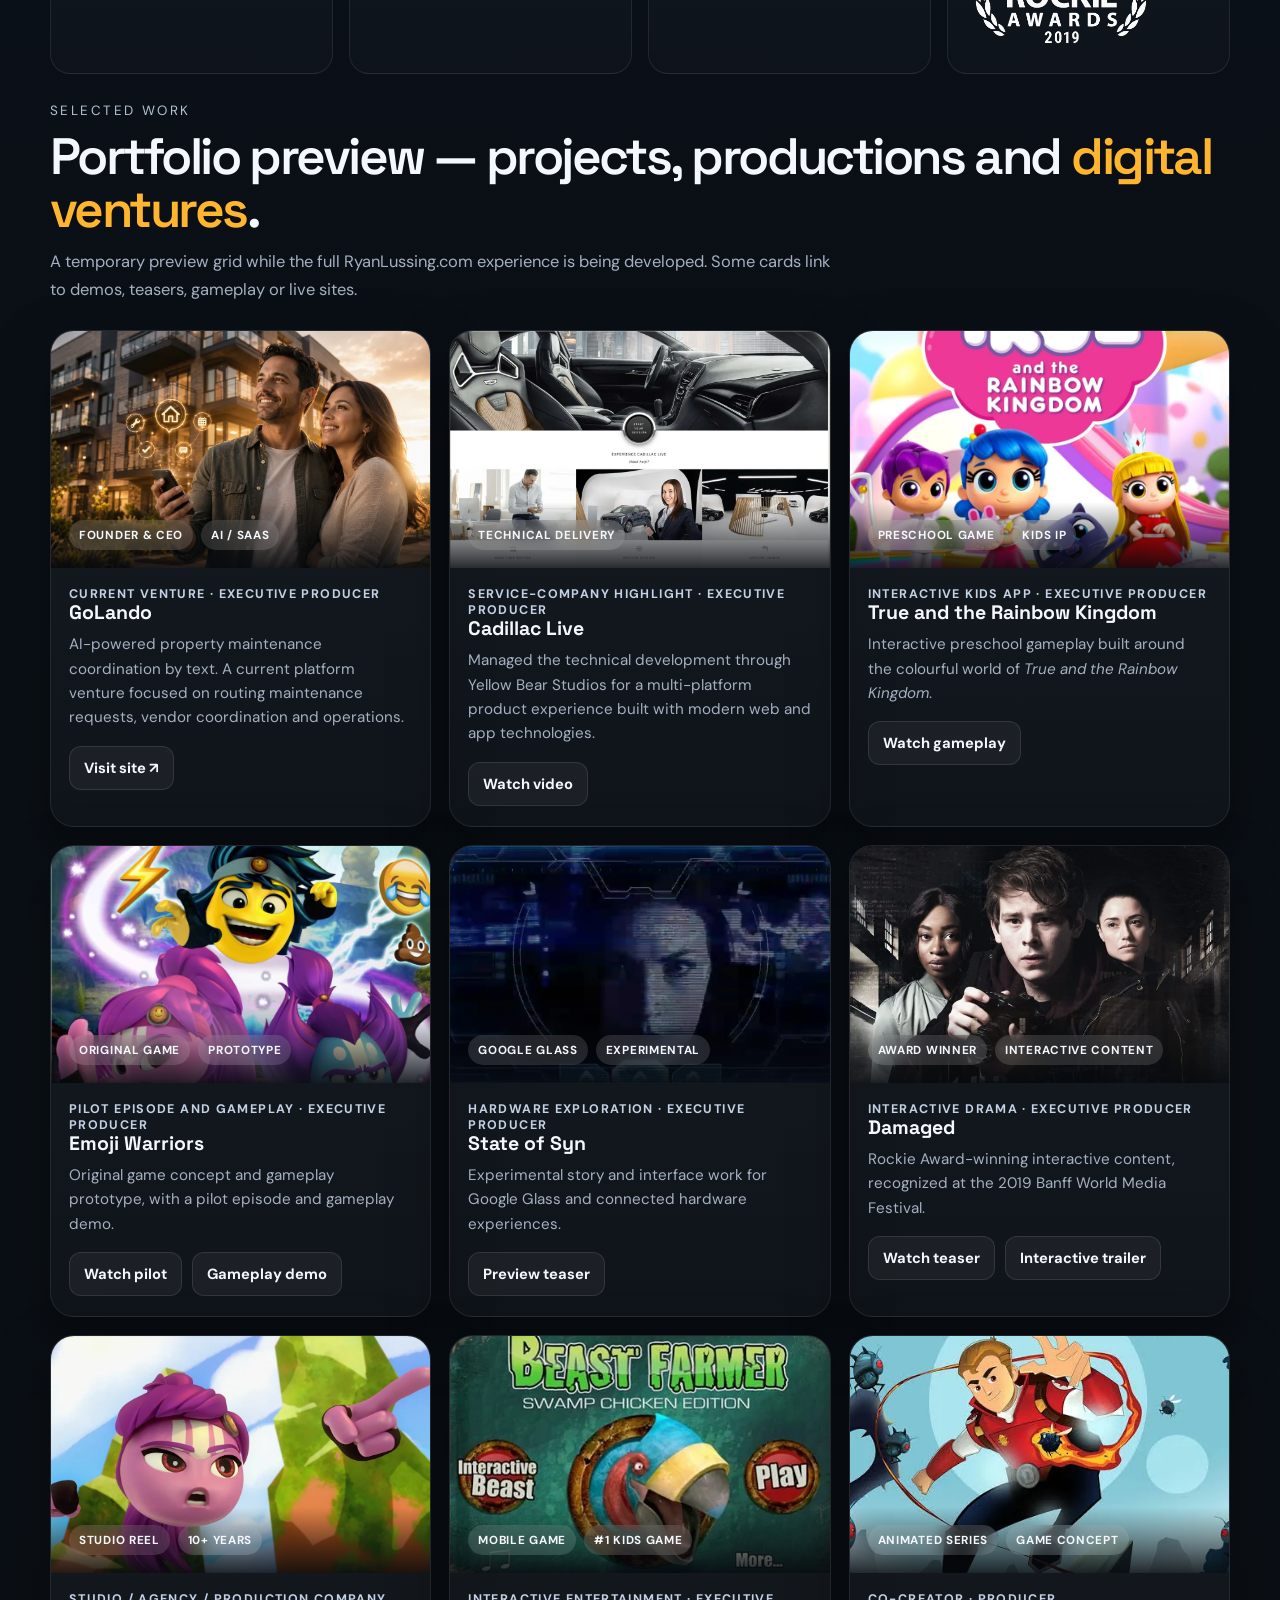
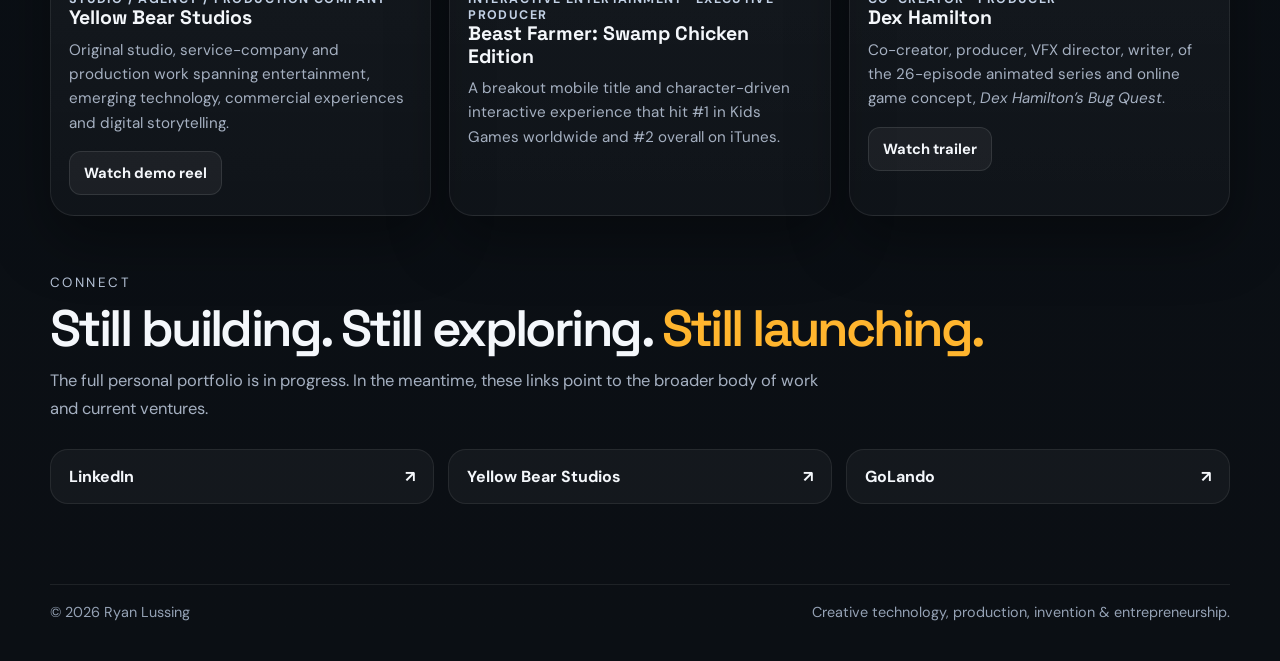
==== commit e4652899: "Change "20+ years" to "Nearly 20" years Update the At a glance tile and the meta description to matc" ====
--- a/site/index.html
+++ b/site/index.html
@@ -4,7 +4,7 @@
 <meta charset="utf-8">
 <meta name="viewport" content="width=device-width, initial-scale=1">
 <title>Ryan Lussing — Coming Soon</title>
-<meta name="description" content="Ryan Lussing is a creative technologist, producer and founder with 20+ years of games, interactive entertainment, connected hardware and AI-powered products.">
+<meta name="description" content="Ryan Lussing is a creative technologist, producer and founder with nearly 20 years of games, interactive entertainment, connected hardware and AI-powered products.">
 <link rel="canonical" href="https://ryanlussing.com/">
 <meta name="theme-color" content="#0b0f14">
 
@@ -77,7 +77,7 @@
       <h3>At a glance</h3>
       <p>An interactive CV and splash page while the full site is in development. Below is a curated preview of some of the work — entertainment, studio production, innovation, and new AI-driven products.</p>
       <div class="badge-strip">
-        <div class="mini"><strong>20+</strong><span>years building across interactive, production and digital technology</span></div>
+        <div class="mini"><strong>Nearly 20</strong><span>years building across interactive, production and digital technology</span></div>
         <div class="mini"><strong>10+</strong><span>years of studio and service-company work. Founded and operated Yellow Bear Studios.</span></div>
         <div class="mini"><strong>#1</strong><span>Kids Game Worldwide — Beast Farmer: Swamp Chicken Edition</span></div>
         <div class="mini"><strong>#2</strong><span>App worldwide on iTunes</span></div>
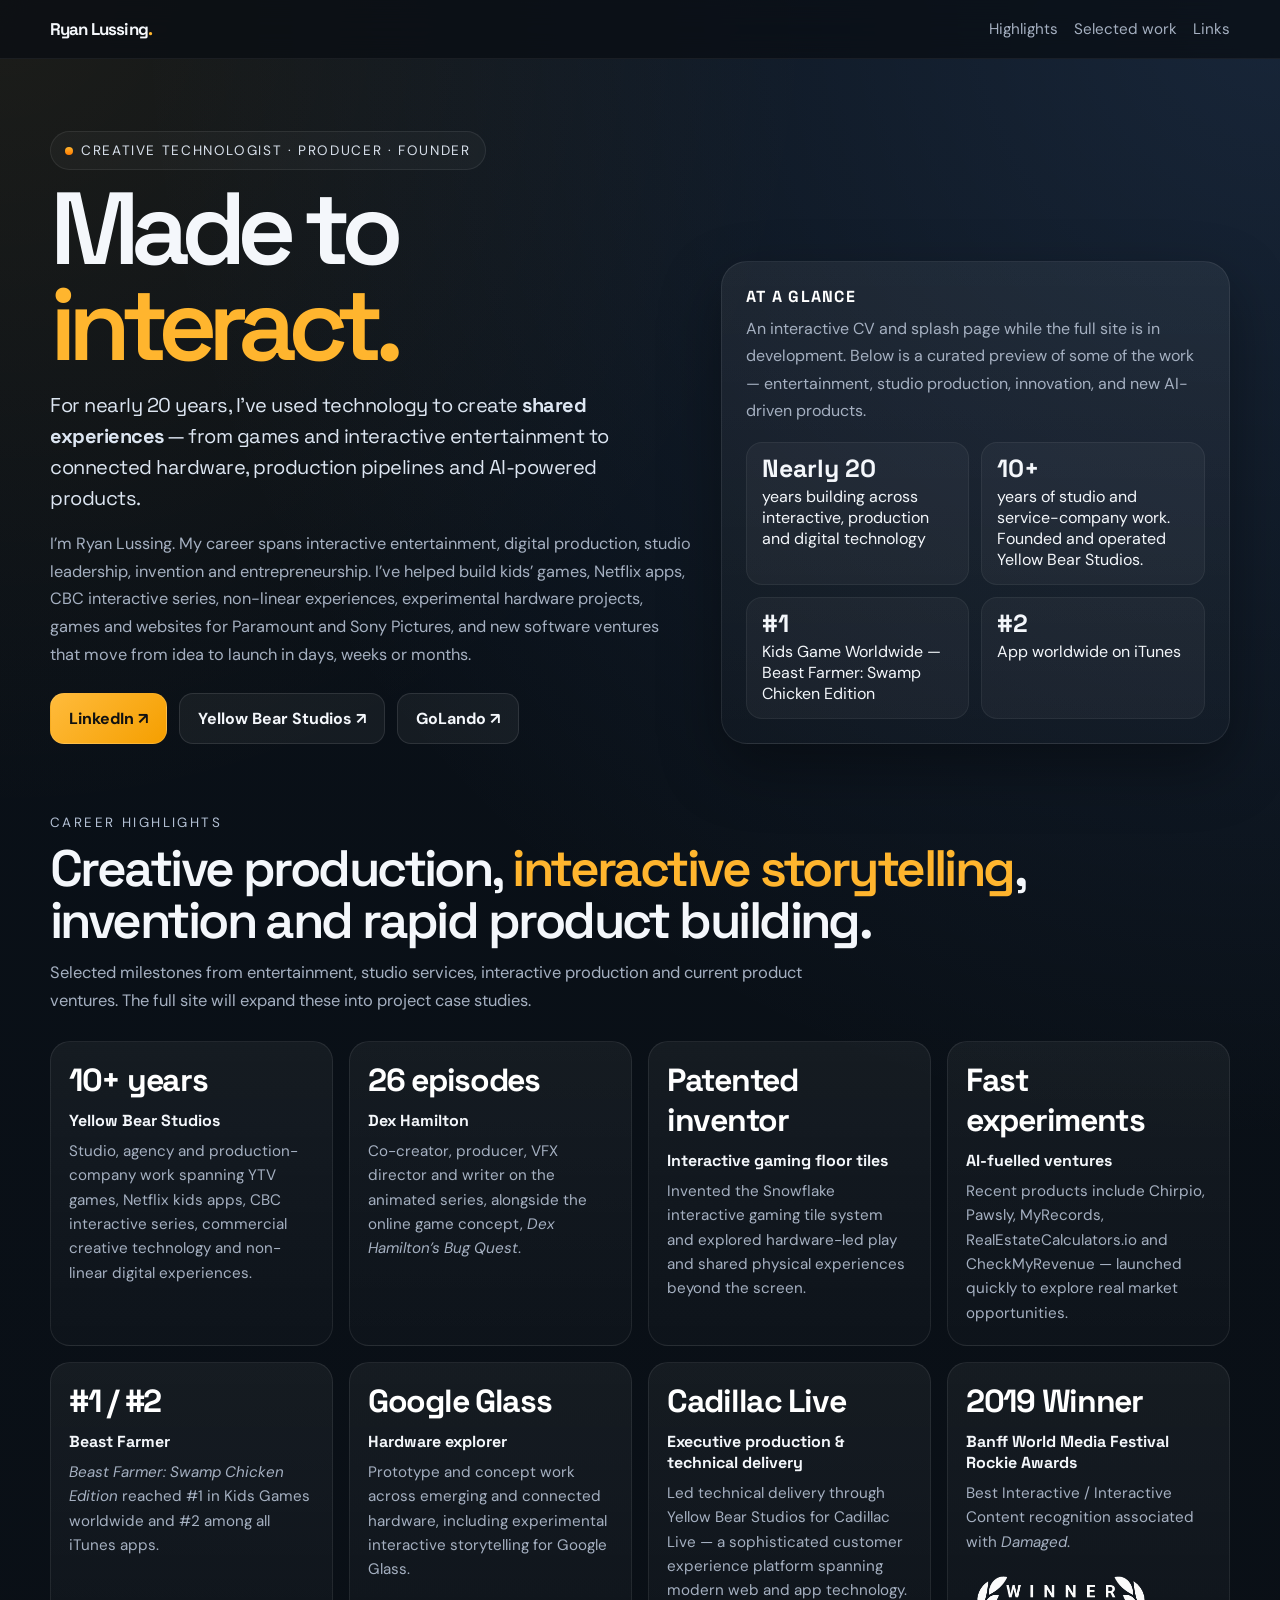
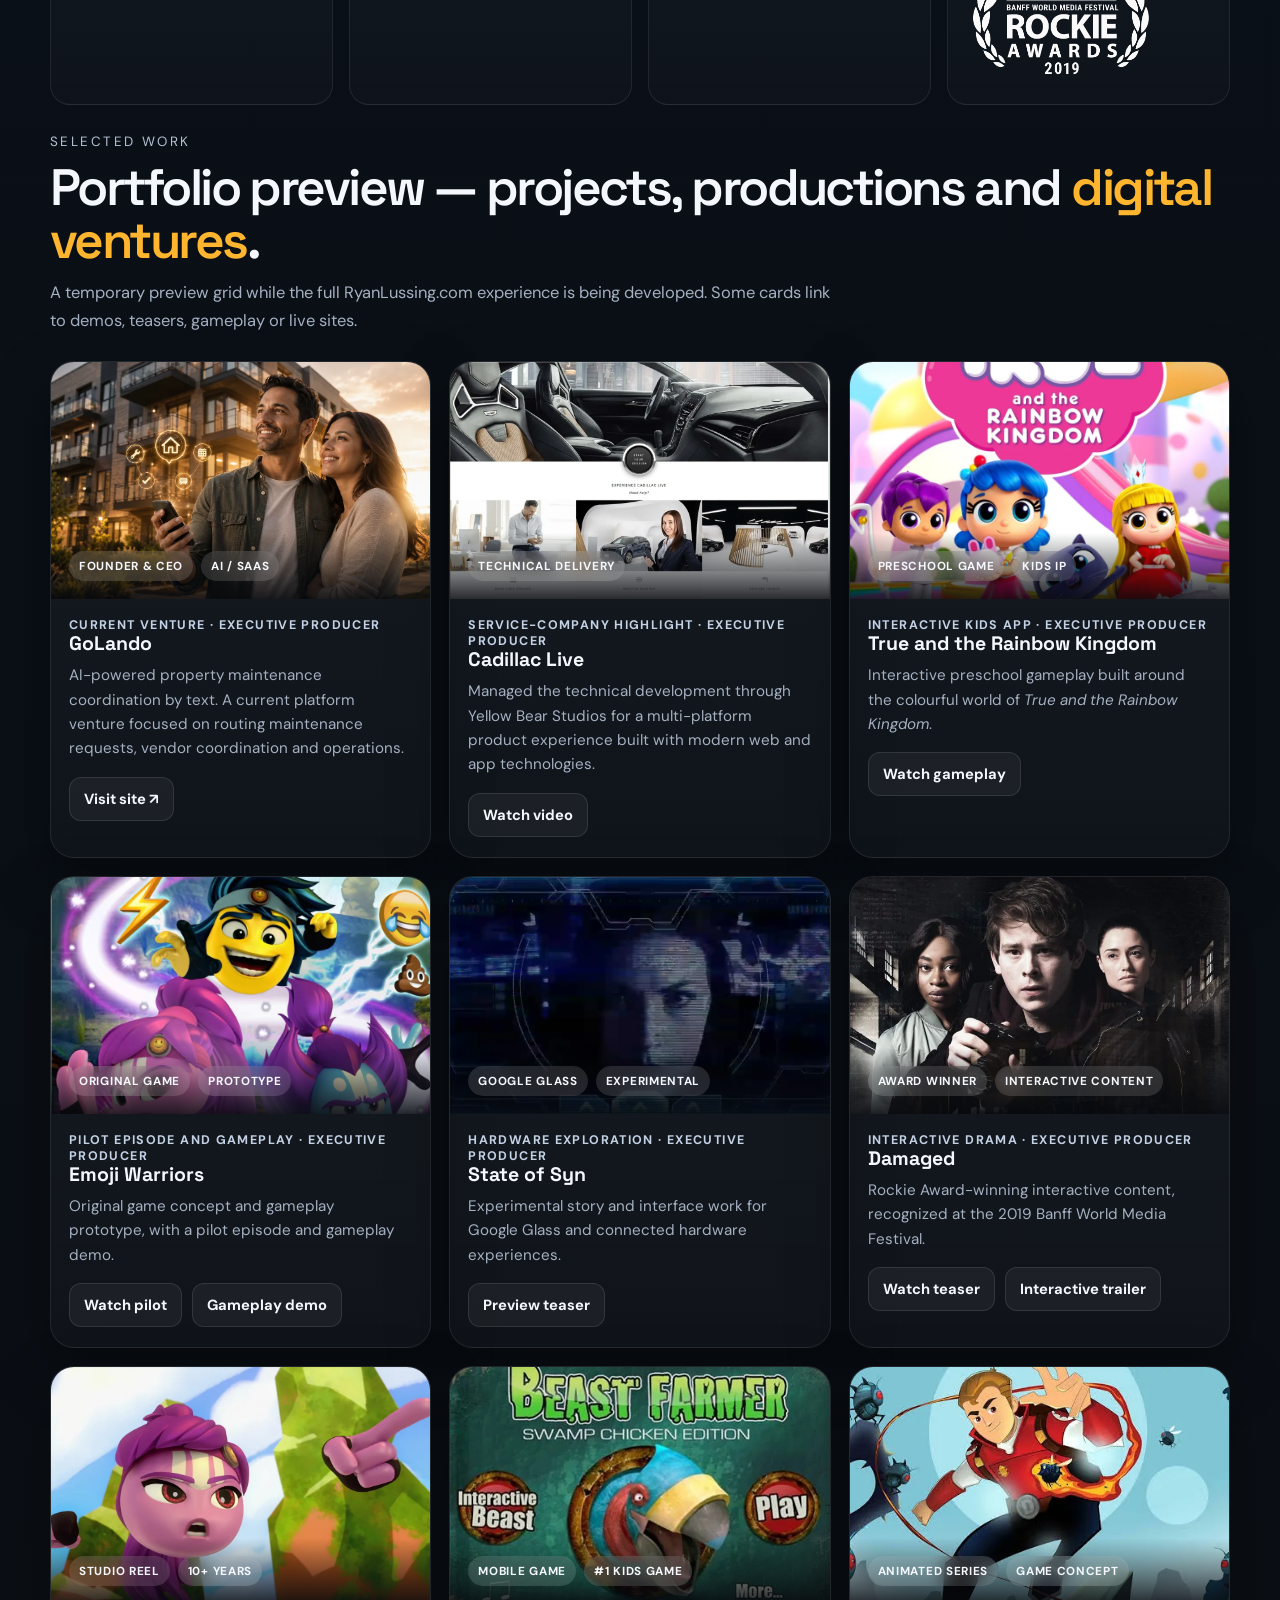
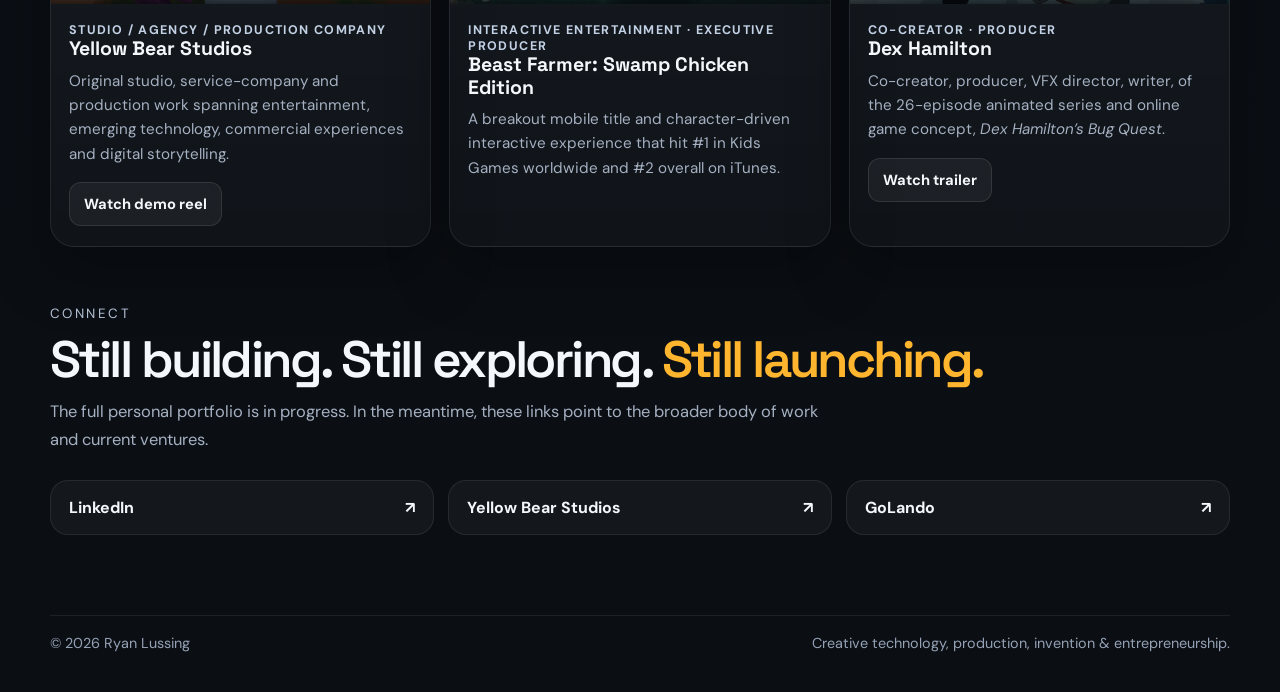
==== commit 47da917e: "Change hero lead to "For nearly 20 years" Update the hero lead and the social share description to m" ====
--- a/site/index.html
+++ b/site/index.html
@@ -13,7 +13,7 @@
 <meta property="og:site_name" content="Ryan Lussing">
 <meta property="og:url" content="https://ryanlussing.com/">
 <meta property="og:title" content="Ryan Lussing — Creative technologist · Producer · Founder">
-<meta property="og:description" content="For over 20 years, I’ve used technology to create shared experiences — from games and interactive entertainment to connected hardware, production pipelines and AI-powered products.">
+<meta property="og:description" content="For nearly 20 years, I’ve used technology to create shared experiences — from games and interactive entertainment to connected hardware, production pipelines and AI-powered products.">
 <meta property="og:image" content="https://ryanlussing.com/images/og-image.jpg">
 <meta property="og:image:width" content="1200">
 <meta property="og:image:height" content="675">
@@ -65,7 +65,7 @@
     <div class="hero-copy">
       <div class="kicker">Creative technologist · Producer · Founder</div>
       <h1>Made to<br><em>interact.</em></h1>
-      <div class="lead">For over 20 years, I’ve used technology to create <strong>shared experiences</strong> — from games and interactive entertainment to connected hardware, production pipelines and AI-powered products.</div>
+      <div class="lead">For nearly 20 years, I’ve used technology to create <strong>shared experiences</strong> — from games and interactive entertainment to connected hardware, production pipelines and AI-powered products.</div>
       <p>I’m Ryan Lussing. My career spans interactive entertainment, digital production, studio leadership, invention and entrepreneurship. I’ve helped build kids’ games, Netflix apps, CBC interactive series, non-linear experiences, experimental hardware projects, games and websites for Paramount and Sony Pictures, and new software ventures that move from idea to launch in days, weeks or months.</p>
       <div class="quick-links">
         <a class="button primary" href="https://www.linkedin.com/in/ryan-lussing-2b3353b/" target="_blank" rel="noopener noreferrer">LinkedIn ↗</a>
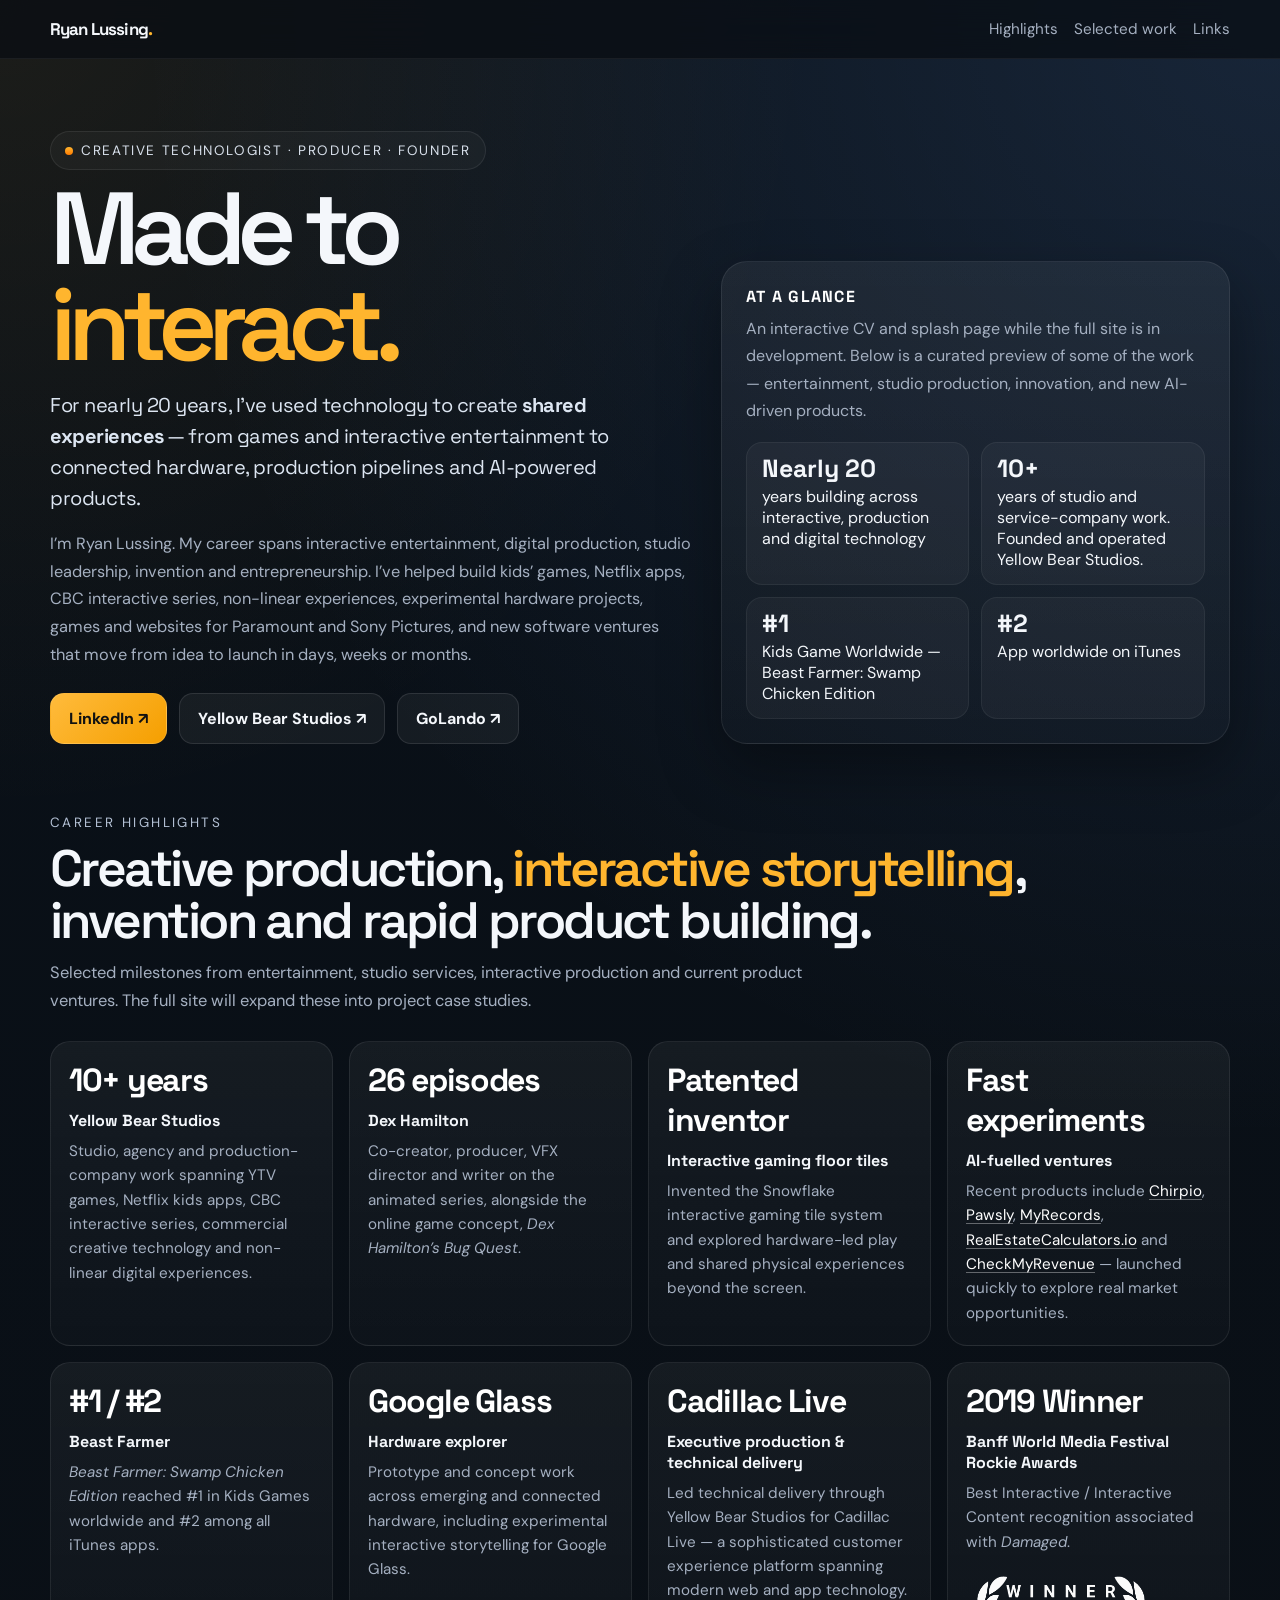
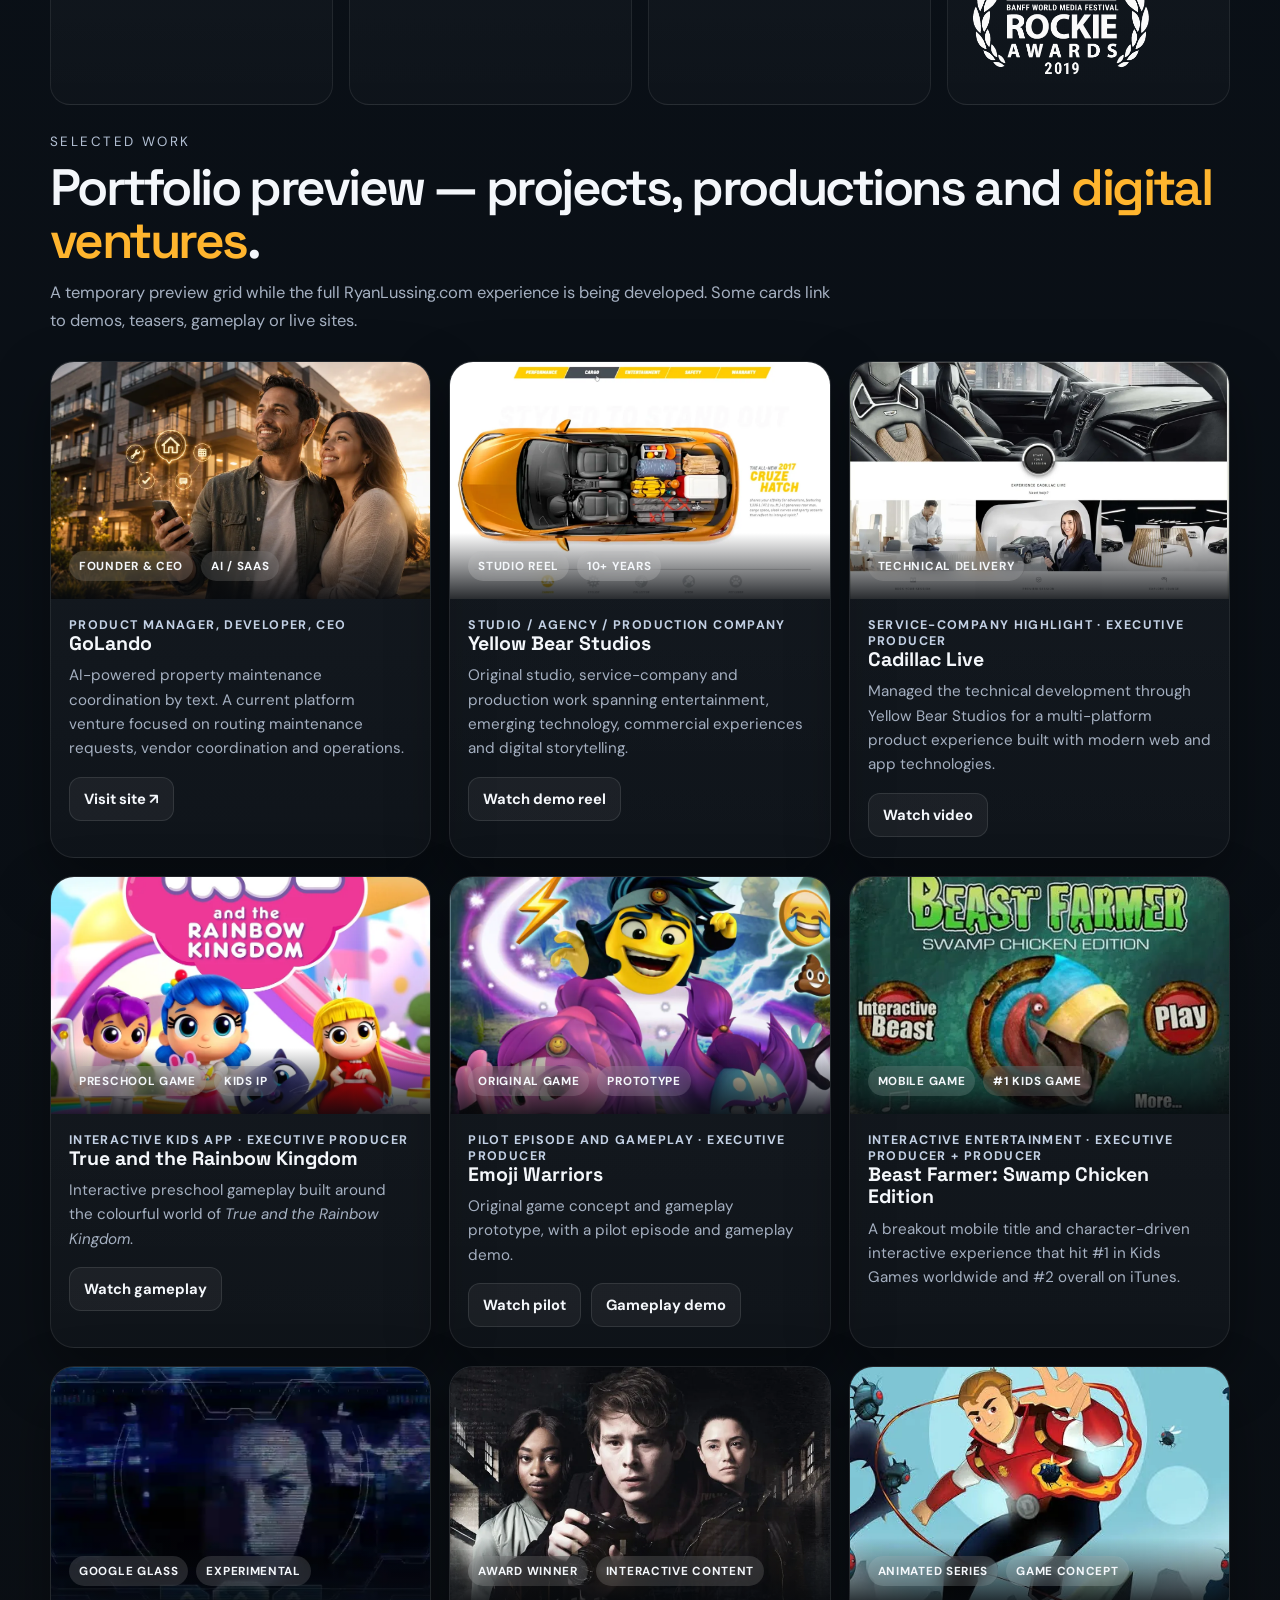
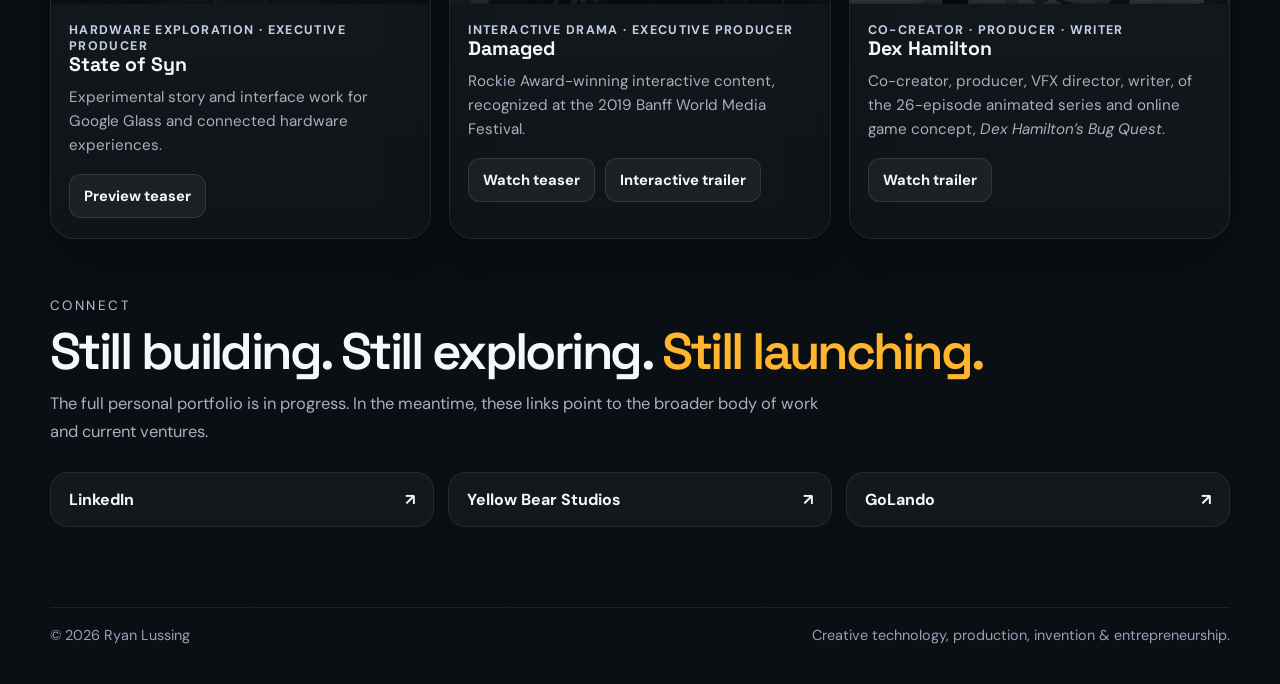
==== commit a4a3b1d7: "Link the products in the Fast experiments highlight Chirpio, Pawsly, MyRecords, RealEstateCalculator" ====
--- a/site/index.html
+++ b/site/index.html
@@ -93,7 +93,7 @@
       <article class="highlight"><div class="num">10+ years</div><h3>Yellow Bear Studios</h3><p>Studio, agency and production-company work spanning YTV games, Netflix kids apps, CBC interactive series, commercial creative technology and non-linear digital experiences.</p></article>
       <article class="highlight"><div class="num">26 episodes</div><h3>Dex Hamilton</h3><p>Co-creator, producer, VFX director and writer on the animated series, alongside the online game concept, <em>Dex Hamilton’s Bug Quest</em>.</p></article>
       <article class="highlight"><div class="num">Patented inventor</div><h3>Interactive gaming floor tiles</h3><p>Invented the Snowflake interactive gaming tile system and explored hardware-led play and shared physical experiences beyond the screen.</p></article>
-      <article class="highlight"><div class="num">Fast experiments</div><h3>AI-fuelled ventures</h3><p>Recent products include Chirpio, Pawsly, MyRecords, RealEstateCalculators.io and CheckMyRevenue — launched quickly to explore real market opportunities.</p></article>
+      <article class="highlight"><div class="num">Fast experiments</div><h3>AI-fuelled ventures</h3><p>Recent products include <a href="https://chirpio.ai" target="_blank" rel="noopener noreferrer">Chirpio</a>, <a href="https://pawsly.ca" target="_blank" rel="noopener noreferrer">Pawsly</a>, <a href="https://myrecords.ca" target="_blank" rel="noopener noreferrer">MyRecords</a>, <a href="https://realestatecalculators.io" target="_blank" rel="noopener noreferrer">RealEstateCalculators.io</a> and <a href="https://checkmyrevenue.com" target="_blank" rel="noopener noreferrer">CheckMyRevenue</a> — launched quickly to explore real market opportunities.</p></article>
       <article class="highlight"><div class="num">#1 / #2</div><h3>Beast Farmer</h3><p><em>Beast Farmer: Swamp Chicken Edition</em> reached #1 in Kids Games worldwide and #2 among all iTunes apps.</p></article>
       <article class="highlight"><div class="num">Google Glass</div><h3>Hardware explorer</h3><p>Prototype and concept work across emerging and connected hardware, including experimental interactive storytelling for Google Glass.</p></article>
       <article class="highlight"><div class="num">Cadillac Live</div><h3>Executive production &amp; technical delivery</h3><p>Led technical delivery through Yellow Bear Studios for Cadillac Live — a sophisticated customer experience platform spanning modern web and app technology.</p></article>
--- a/site/css/styles.css
+++ b/site/css/styles.css
@@ -120,6 +120,8 @@
 .highlight .num{font-family:var(--font-display);font-size:2rem;font-weight:800;letter-spacing:-.04em;margin-bottom:10px;color:#fff}
 .highlight h3{font-size:1rem;margin:0 0 8px}
 .highlight p{margin:0;color:var(--muted);font-size:.95rem;line-height:1.6}
+.highlight p a{color:#fff;text-decoration:underline;text-decoration-color:rgba(255,255,255,.35);text-underline-offset:3px}
+.highlight p a:hover,.highlight p a:focus-visible{color:var(--gold);text-decoration-color:currentColor}
 .highlight.award{display:flex;flex-direction:column;justify-content:space-between;gap:14px}
 .highlight.award img{width:190px;max-width:100%;height:auto;opacity:.98}
 
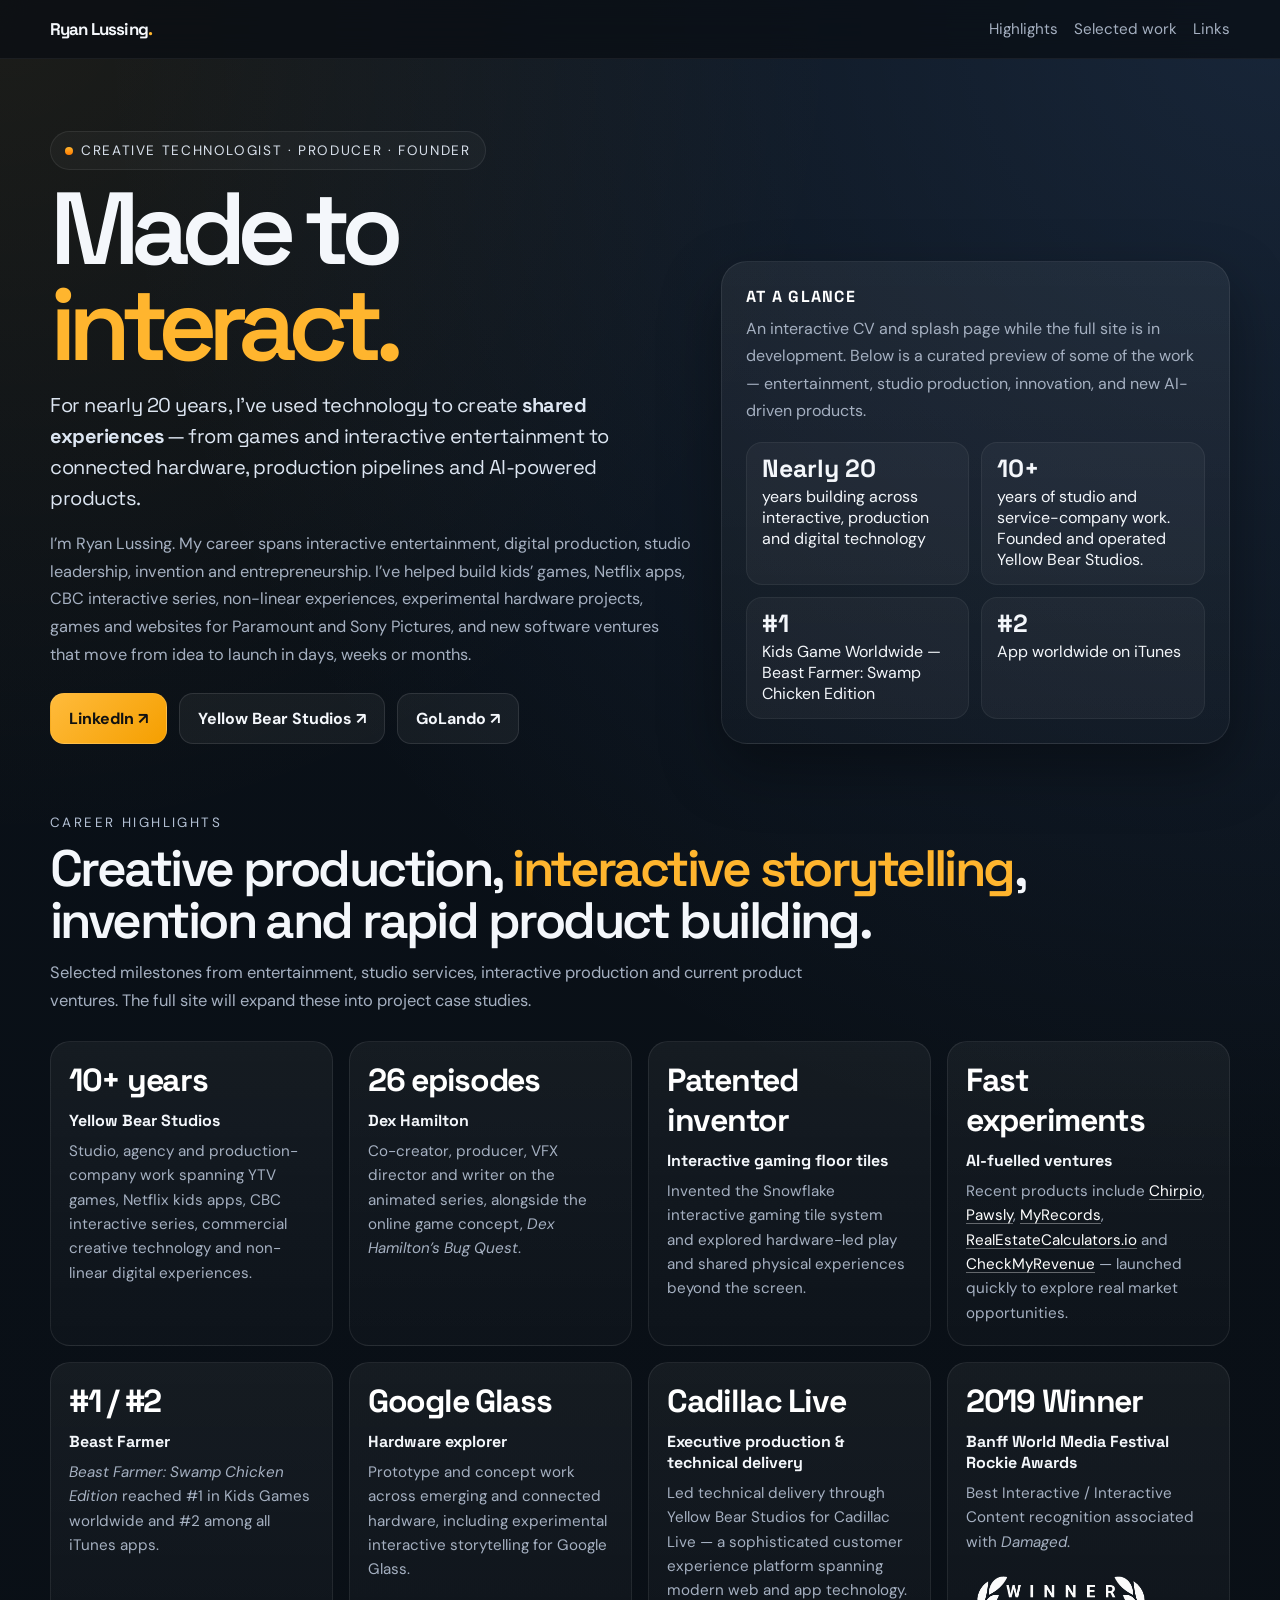
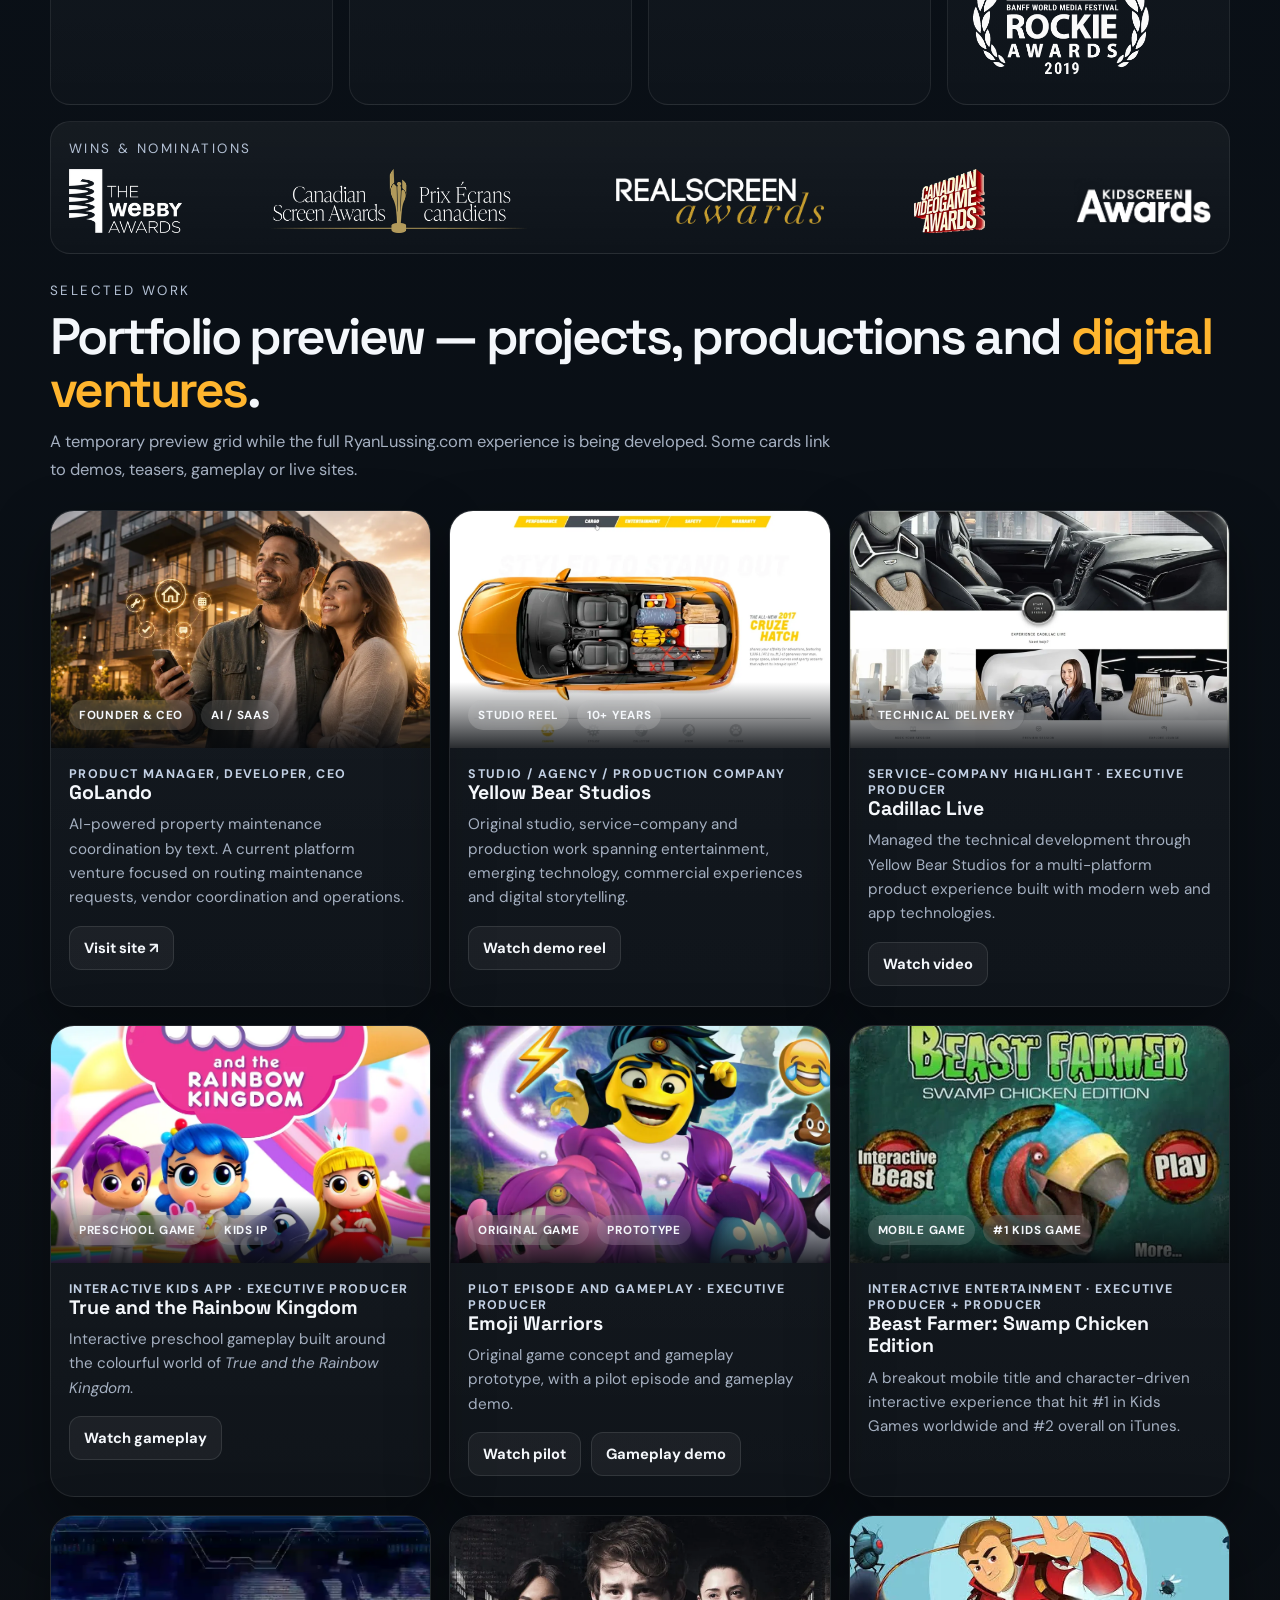
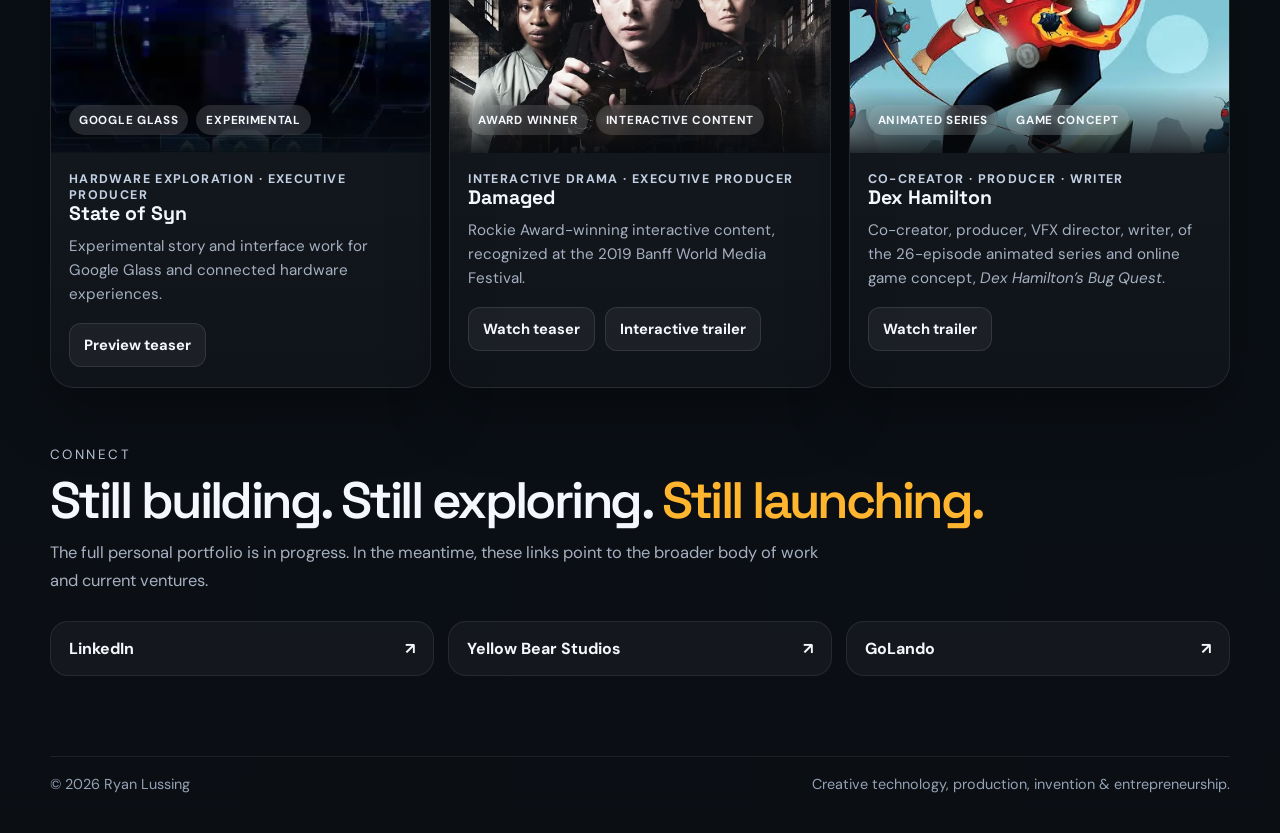
==== commit 8207ec18: "Add wins and nominations logo card under the Banff award Official logos for the Webby, Canadian Scre" ====
--- a/site/index.html
+++ b/site/index.html
@@ -98,6 +98,16 @@
       <article class="highlight"><div class="num">Google Glass</div><h3>Hardware explorer</h3><p>Prototype and concept work across emerging and connected hardware, including experimental interactive storytelling for Google Glass.</p></article>
       <article class="highlight"><div class="num">Cadillac Live</div><h3>Executive production &amp; technical delivery</h3><p>Led technical delivery through Yellow Bear Studios for Cadillac Live — a sophisticated customer experience platform spanning modern web and app technology.</p></article>
       <article class="highlight award"><div><div class="num">2019 Winner</div><h3>Banff World Media Festival Rockie Awards</h3><p>Best Interactive / Interactive Content recognition associated with <em>Damaged</em>.</p></div><img src="images/rockie-awards-laurels.png" width="375" height="230" loading="lazy" decoding="async" alt="2019 Banff World Media Festival Rockie Awards laurels"></article>
+      <article class="highlight award-logos">
+        <div class="eyebrow">Wins &amp; nominations</div>
+        <ul>
+          <li><img src="images/awards/webby-awards.png" width="212" height="120" loading="lazy" decoding="async" alt="The Webby Awards"></li>
+          <li><img src="images/awards/canadian-screen-awards.png" width="479" height="120" loading="lazy" decoding="async" alt="Canadian Screen Awards"></li>
+          <li class="wide"><img src="images/awards/realscreen-awards.png" width="543" height="120" loading="lazy" decoding="async" alt="Realscreen Awards"></li>
+          <li><img src="images/awards/canadian-videogame-awards.png" width="134" height="120" loading="lazy" decoding="async" alt="Canadian Videogame Awards"></li>
+          <li class="wide"><img src="images/awards/kidscreen-awards.png" width="285" height="96" loading="lazy" decoding="async" alt="Kidscreen Awards"></li>
+        </ul>
+      </article>
     </div>
   </section>
 
--- a/site/css/styles.css
+++ b/site/css/styles.css
@@ -124,6 +124,11 @@
 .highlight p a:hover,.highlight p a:focus-visible{color:var(--gold);text-decoration-color:currentColor}
 .highlight.award{display:flex;flex-direction:column;justify-content:space-between;gap:14px}
 .highlight.award img{width:190px;max-width:100%;height:auto;opacity:.98}
+.highlight.award-logos{grid-column:1/-1}
+.award-logos ul{list-style:none;margin:0;padding:0;display:flex;flex-wrap:wrap;align-items:center;gap:18px 28px}
+.award-logos li{display:flex;align-items:center;height:44px}
+.award-logos li.wide{height:32px}
+.award-logos img{height:100%;width:auto;max-width:100%}
 
 /* Project cards ------------------------------------------------------------ */
 .grid{display:grid;grid-template-columns:1fr;gap:18px;padding-bottom:40px}
@@ -182,6 +187,9 @@
   .badge-strip{grid-template-columns:repeat(2,1fr)}
   .highlights{grid-template-columns:repeat(2,1fr)}
   .grid{grid-template-columns:repeat(2,1fr)}
+  .award-logos ul{gap:22px 40px}
+  .award-logos li{height:52px}
+  .award-logos li.wide{height:38px}
   .footerline{flex-direction:row}
 }
 
@@ -191,4 +199,7 @@
   .highlights{grid-template-columns:repeat(4,1fr)}
   .grid{grid-template-columns:repeat(3,1fr)}
   .links{grid-template-columns:repeat(3,1fr)}
-}
+  .award-logos ul{justify-content:space-between}
+  .award-logos li{height:64px}
+  .award-logos li.wide{height:46px}
+}
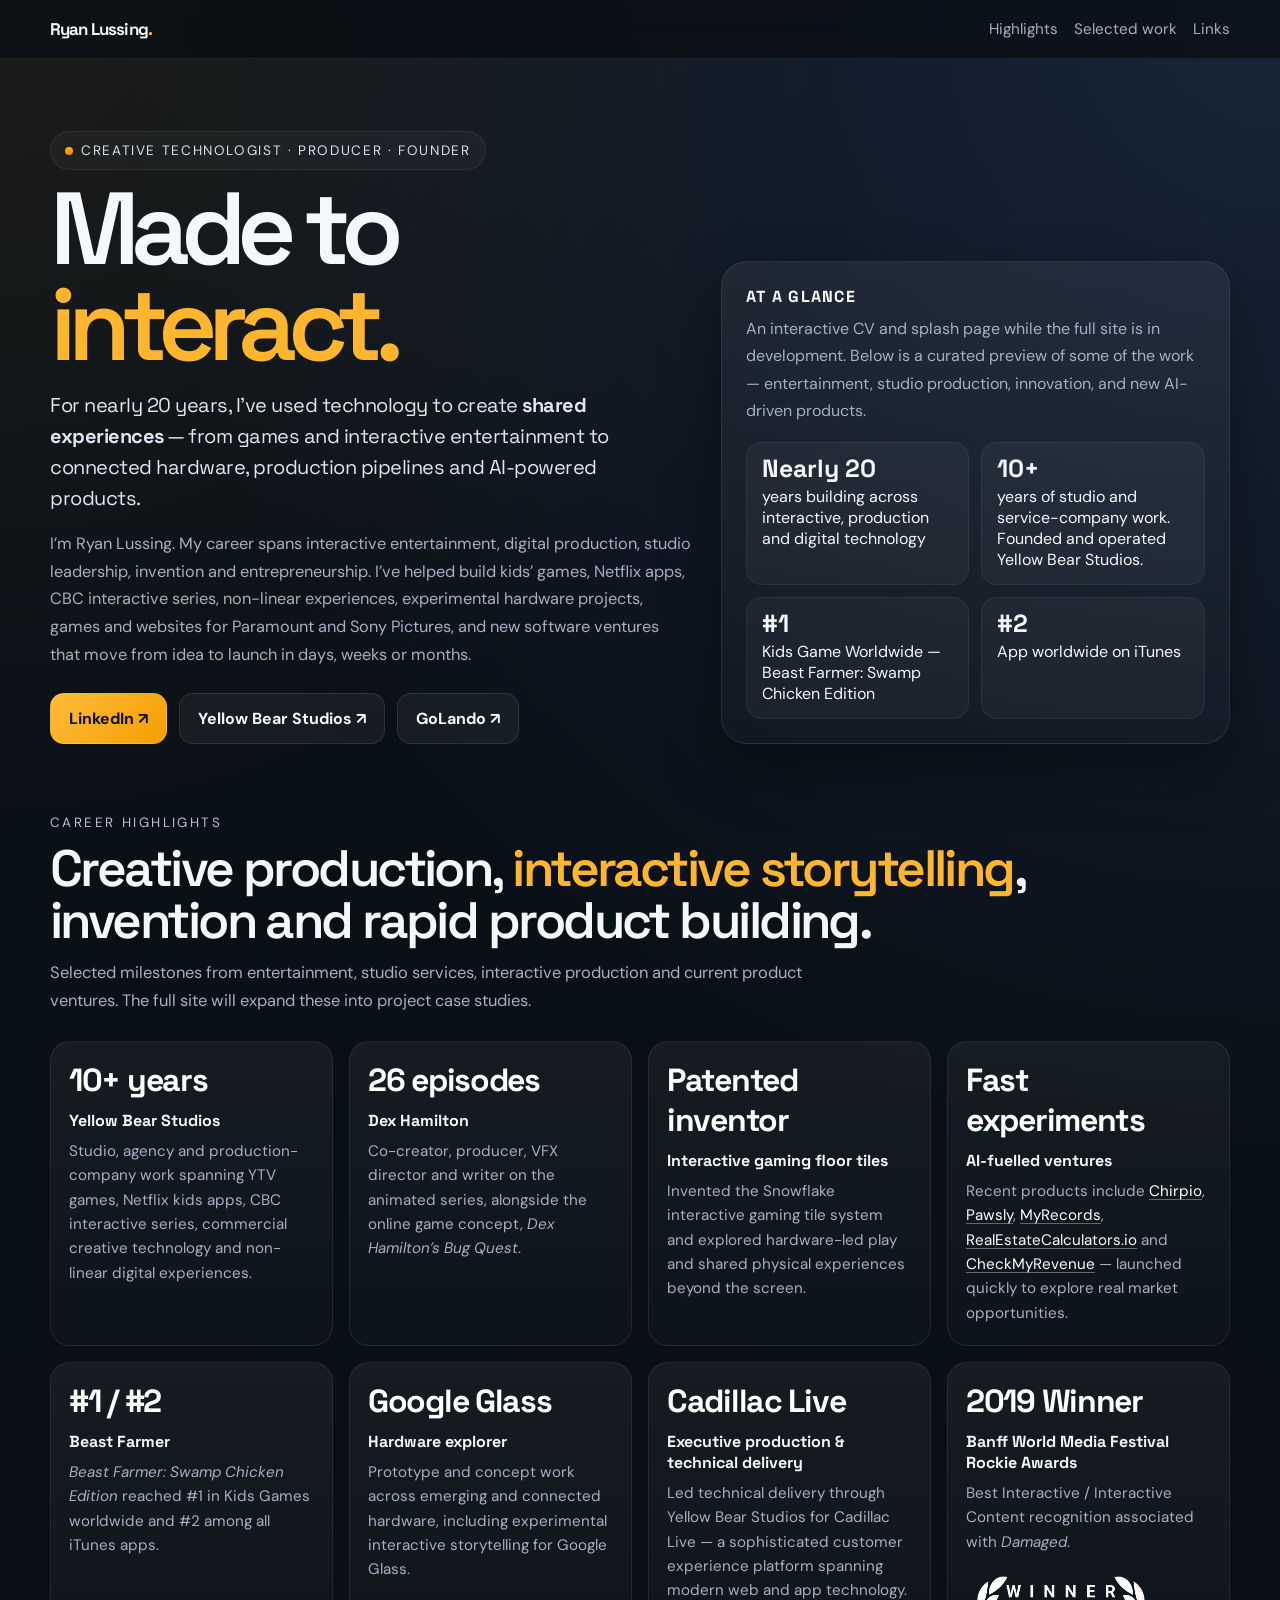
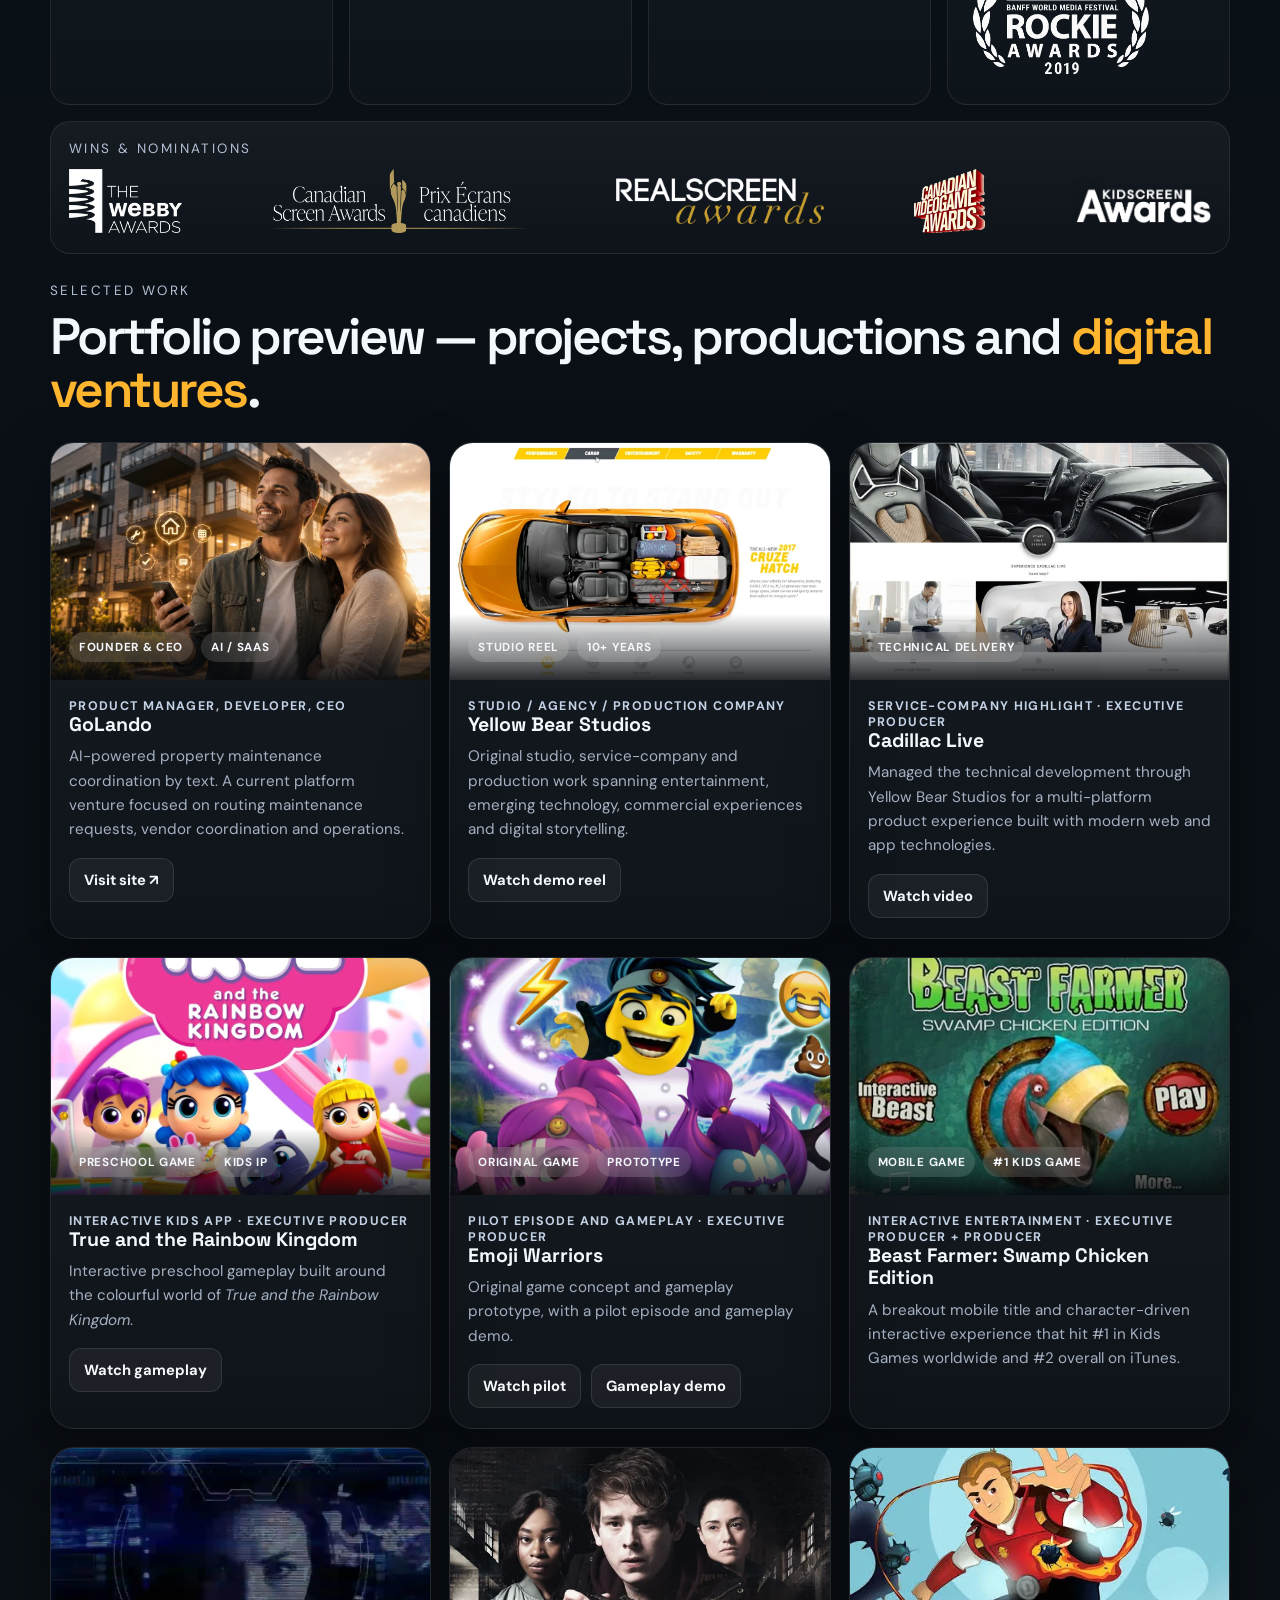
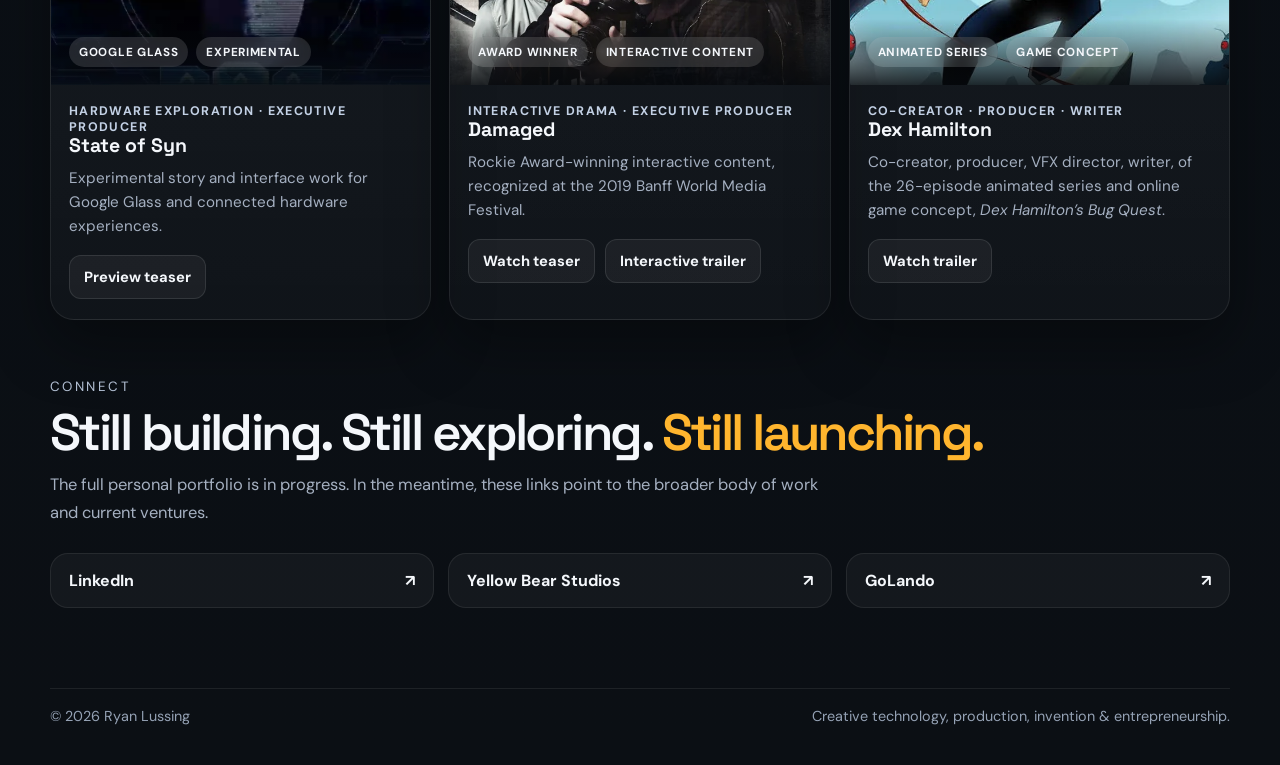
==== commit d56fdb08: "Remove the Selected work intro line The grid keeps the same gap below the heading that the intro pro" ====
--- a/site/index.html
+++ b/site/index.html
@@ -114,7 +114,6 @@
   <section class="section" id="work" aria-labelledby="work-title">
     <div class="eyebrow">Selected work</div>
     <h2 id="work-title">Portfolio preview — projects, productions and <em>digital ventures</em>.</h2>
-    <div class="section-intro">A temporary preview grid while the full RyanLussing.com experience is being developed. Some cards link to demos, teasers, gameplay or live sites.</div>
     <!-- Cards are rendered by js/main.js from data/projects.json -->
     <div class="grid" id="projectGrid"></div>
     <noscript><p class="section-intro">Turn on JavaScript to see the project grid.</p></noscript>
--- a/site/css/styles.css
+++ b/site/css/styles.css
@@ -132,6 +132,8 @@
 
 /* Project cards ------------------------------------------------------------ */
 .grid{display:grid;grid-template-columns:1fr;gap:18px;padding-bottom:40px}
+/* Selected work has no intro line, so the grid keeps the intro's gap below the heading */
+.section h2 + .grid{margin-top:26px}
 .card{overflow:hidden;border-radius:24px;background:linear-gradient(180deg,rgba(255,255,255,.05),rgba(255,255,255,.025));border:1px solid var(--line);box-shadow:var(--shadow)}
 .thumb{position:relative;aspect-ratio:16/10;overflow:hidden;background:var(--panel2)}
 .thumb img{width:100%;height:100%;object-fit:cover}
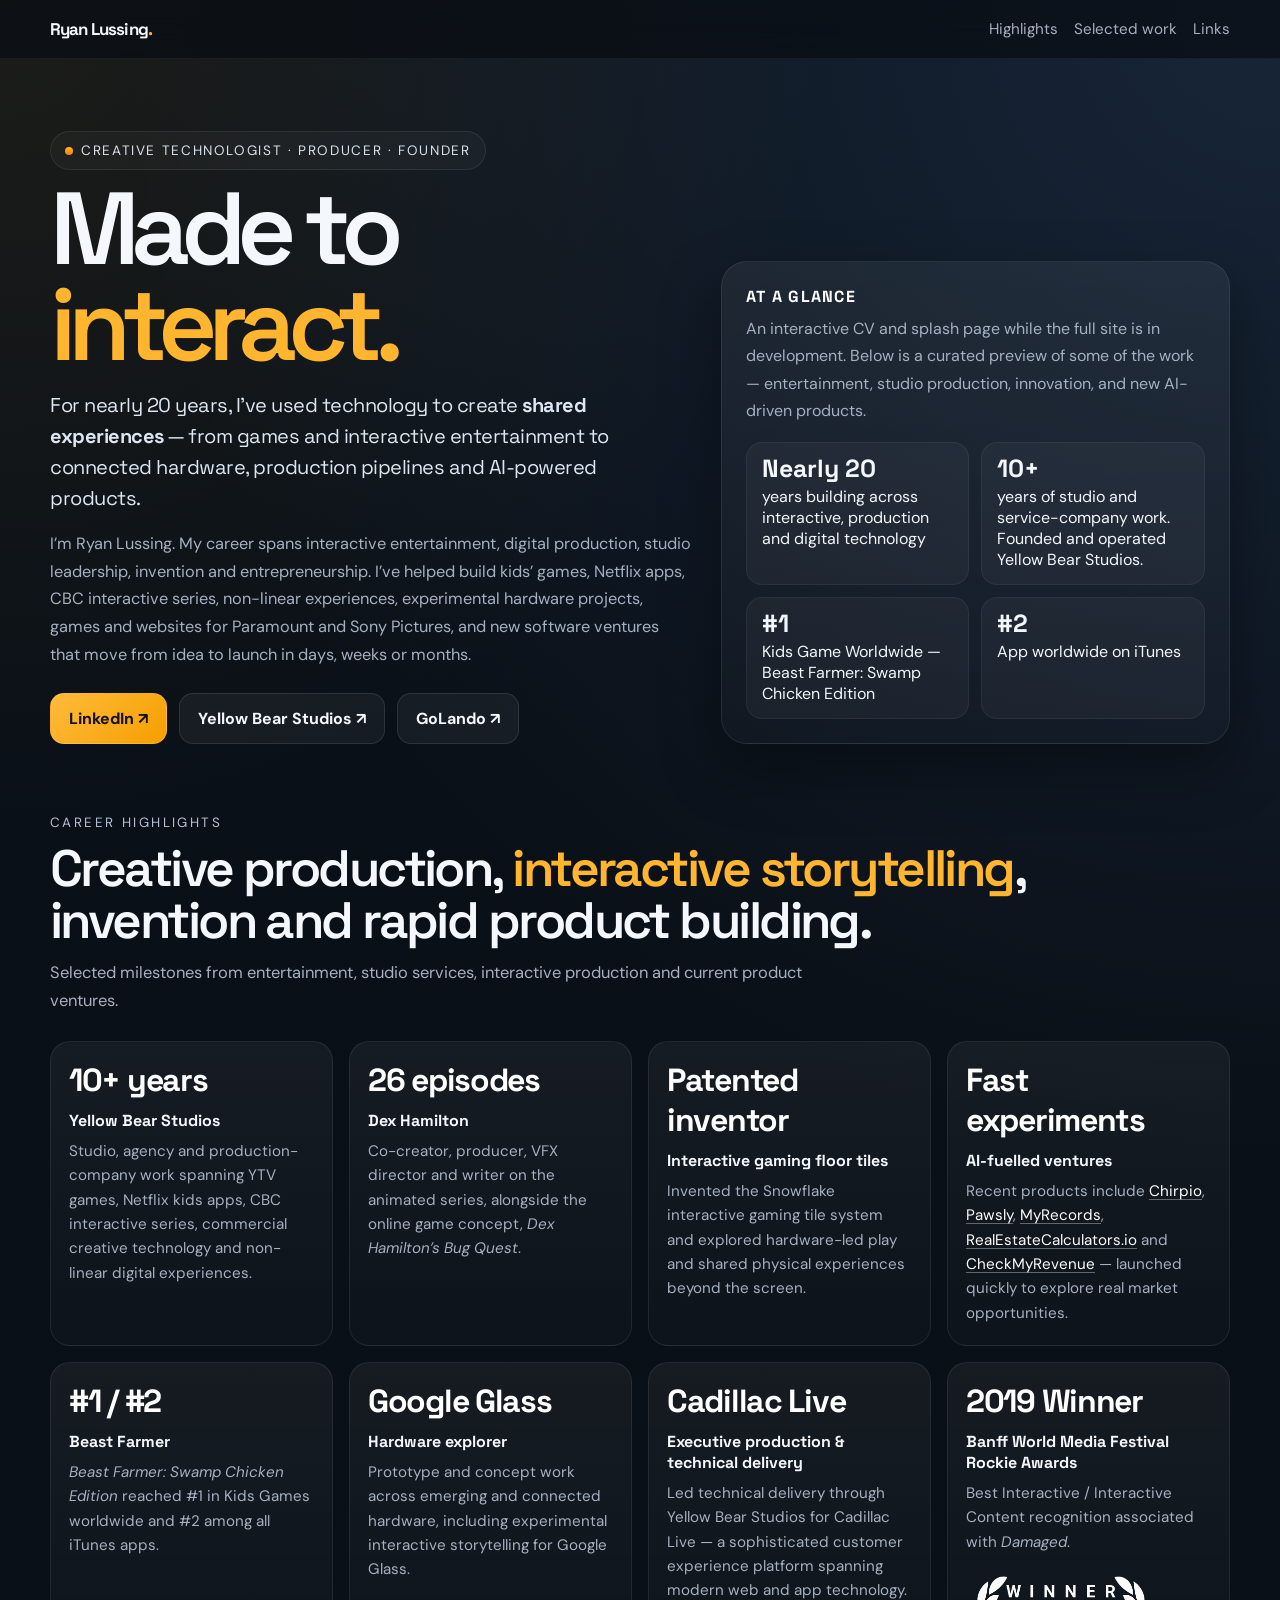
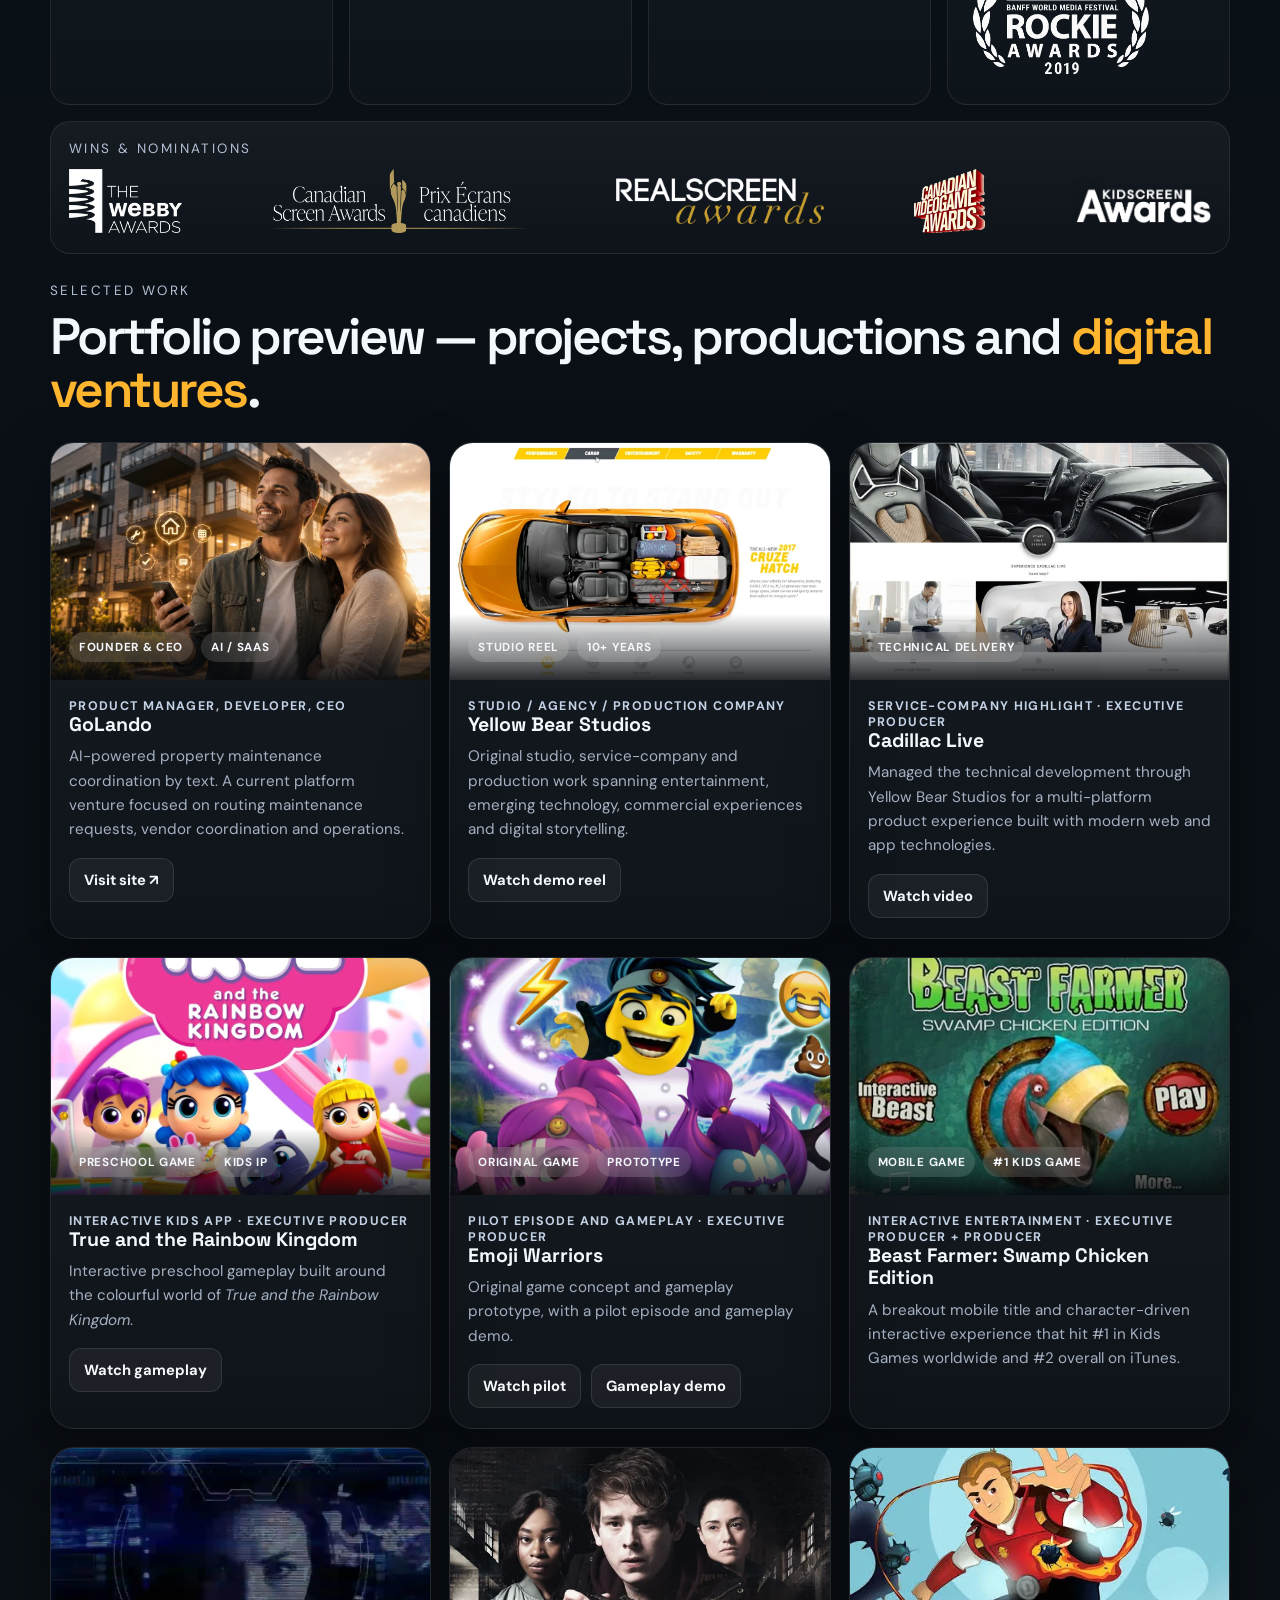
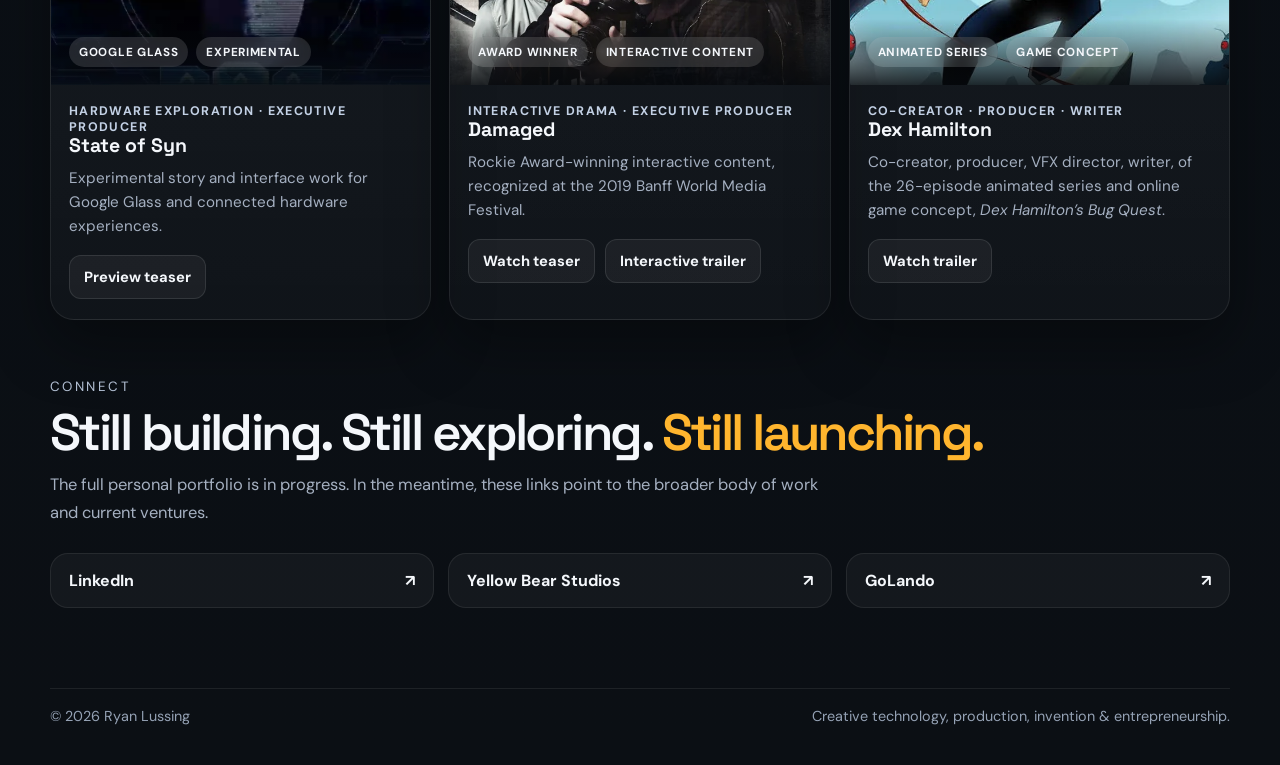
==== commit 5d4238ad: "Remove the case studies sentence from the highlights intro Co-Authored-By: Claude Opus 5.5 <noreply@" ====
--- a/site/index.html
+++ b/site/index.html
@@ -88,7 +88,7 @@
   <section class="section" id="highlights" aria-labelledby="highlights-title">
     <div class="eyebrow">Career highlights</div>
     <h2 id="highlights-title">Creative production, <em>interactive storytelling</em>, invention and rapid product building.</h2>
-    <div class="section-intro">Selected milestones from entertainment, studio services, interactive production and current product ventures. The full site will expand these into project case studies.</div>
+    <div class="section-intro">Selected milestones from entertainment, studio services, interactive production and current product ventures.</div>
     <div class="highlights">
       <article class="highlight"><div class="num">10+ years</div><h3>Yellow Bear Studios</h3><p>Studio, agency and production-company work spanning YTV games, Netflix kids apps, CBC interactive series, commercial creative technology and non-linear digital experiences.</p></article>
       <article class="highlight"><div class="num">26 episodes</div><h3>Dex Hamilton</h3><p>Co-creator, producer, VFX director and writer on the animated series, alongside the online game concept, <em>Dex Hamilton’s Bug Quest</em>.</p></article>
